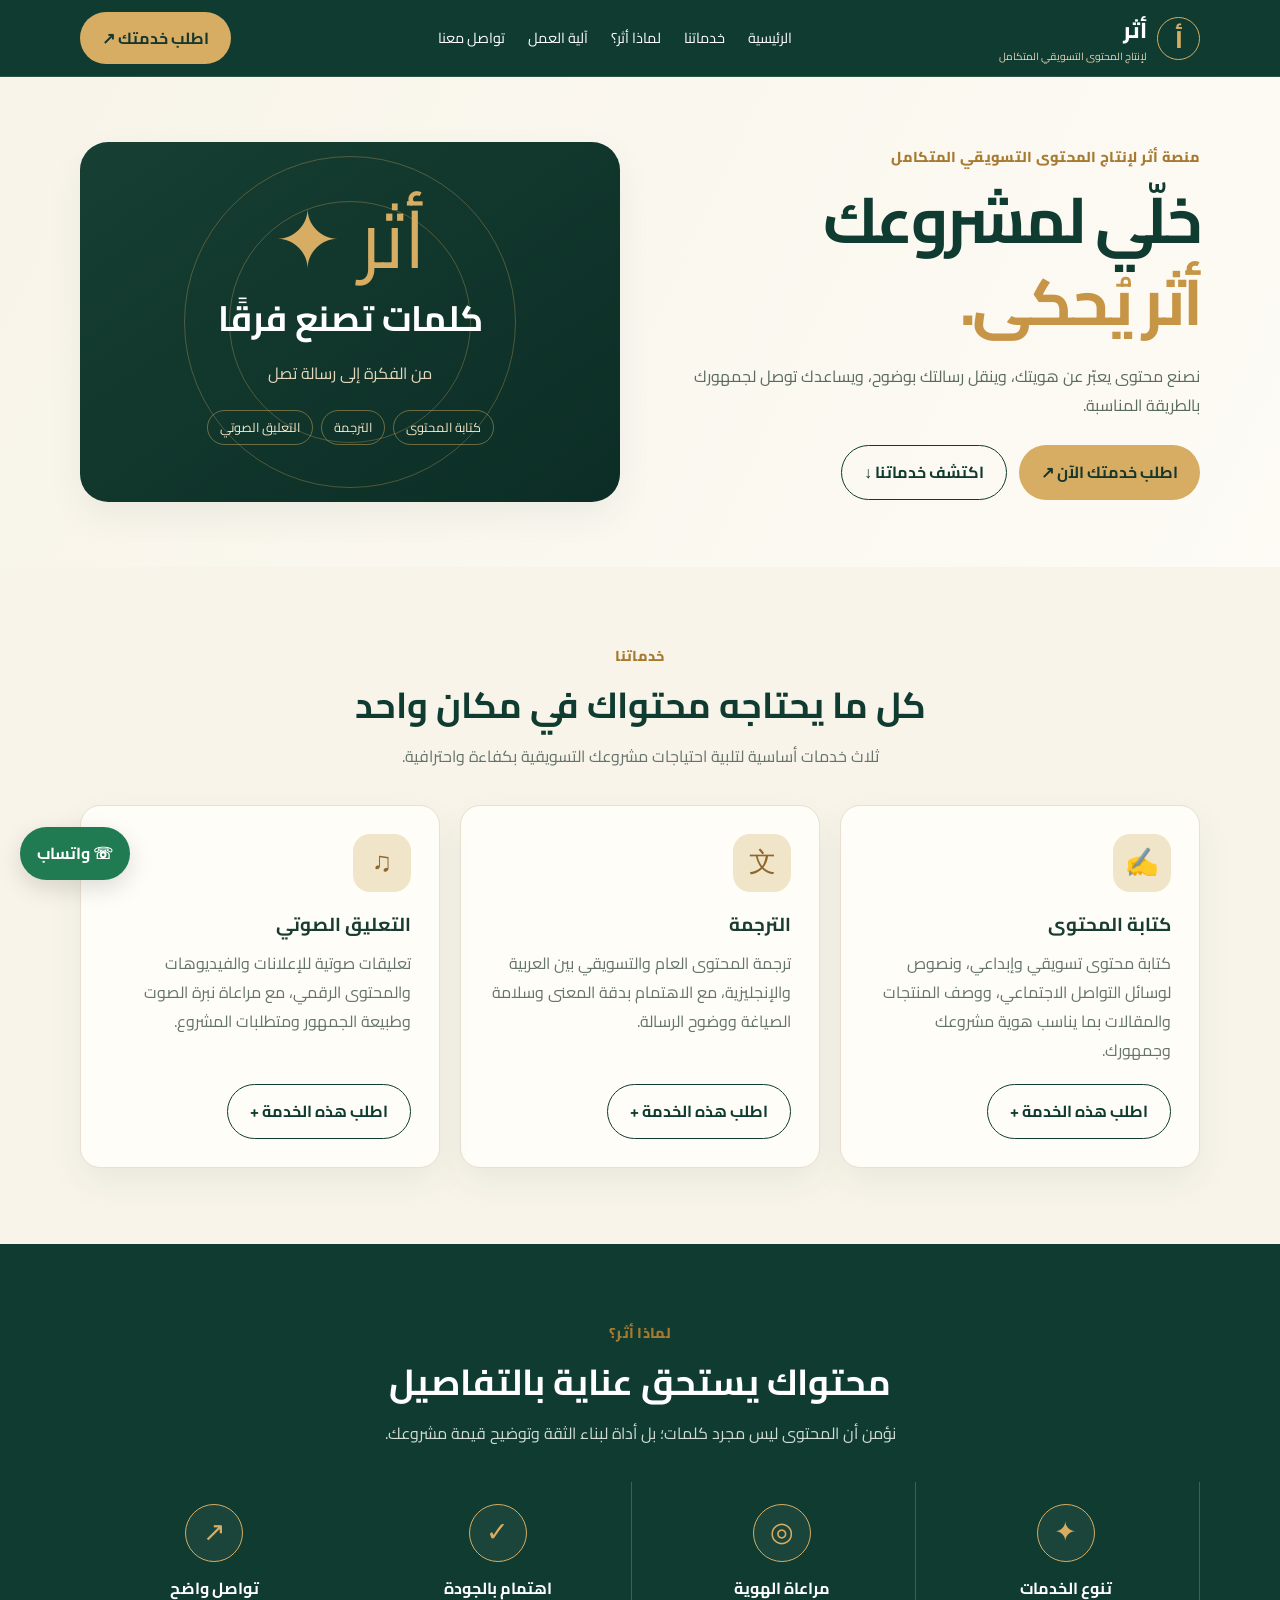
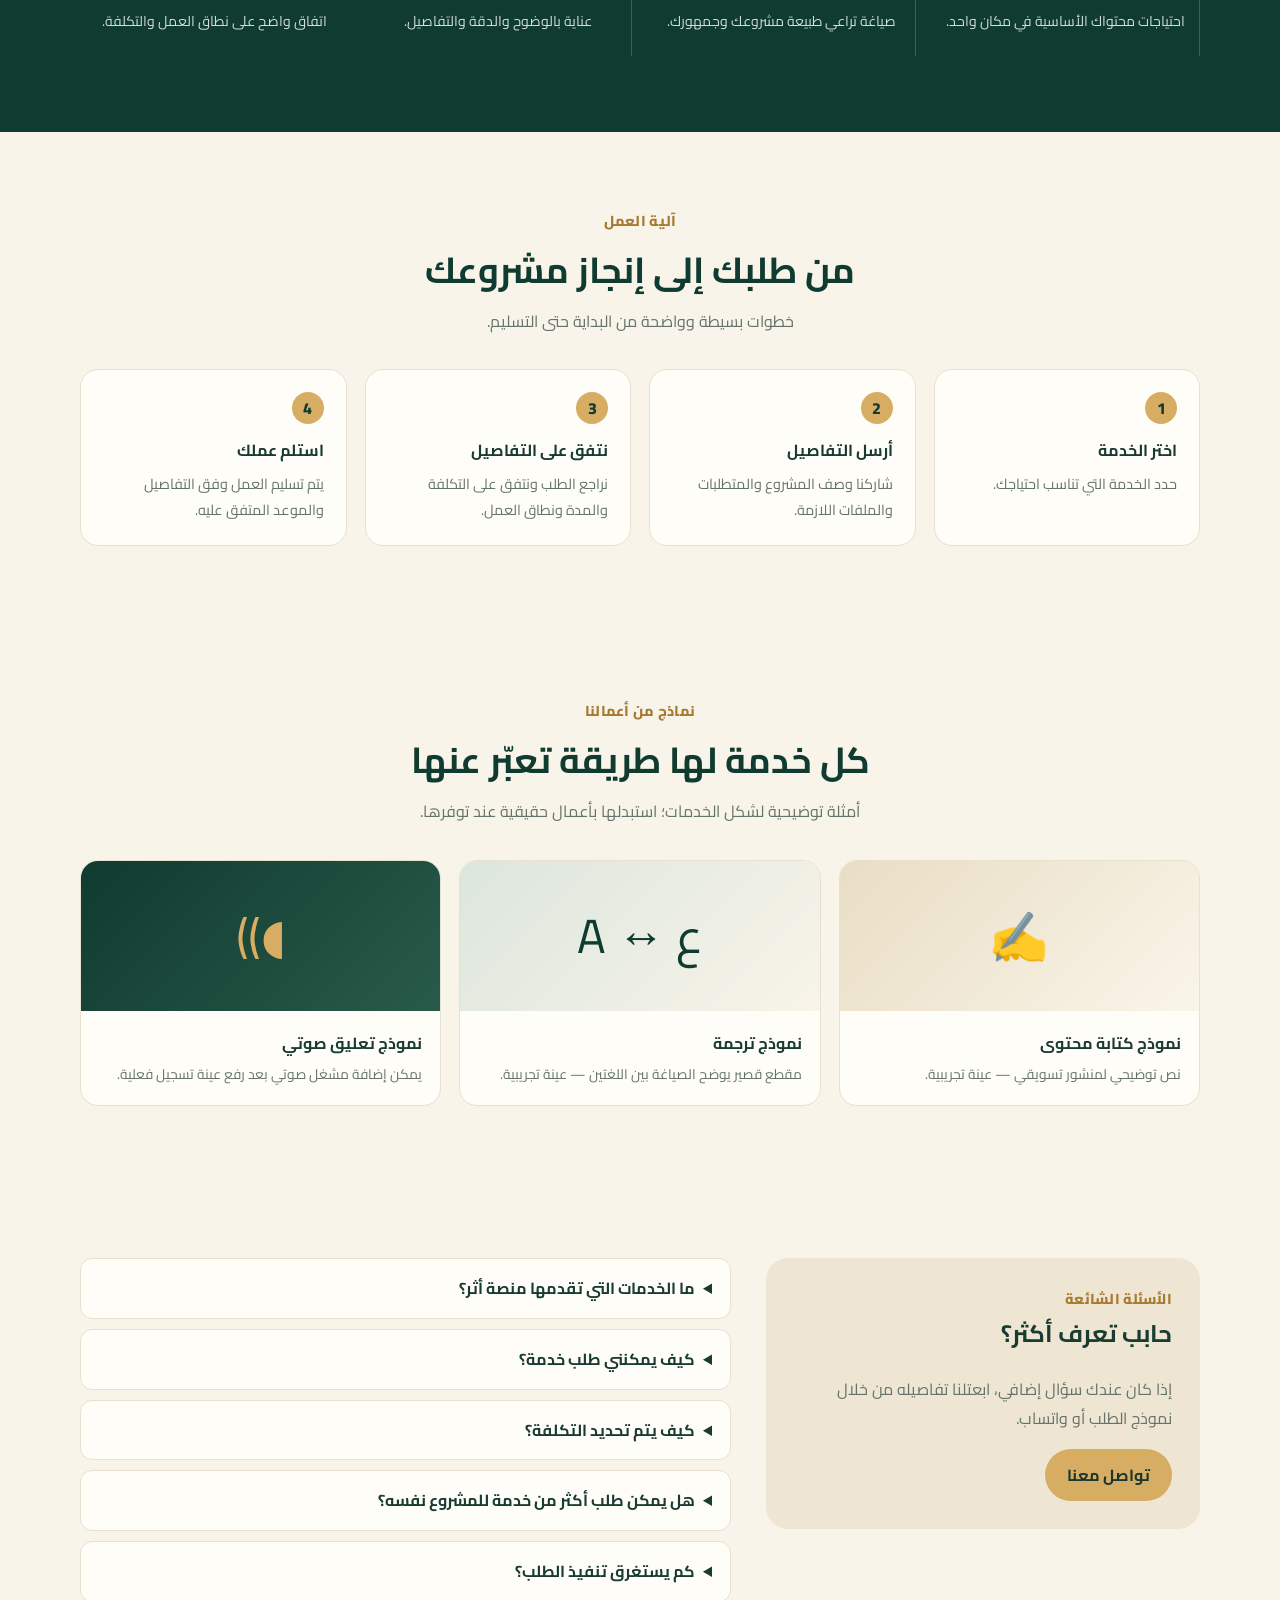
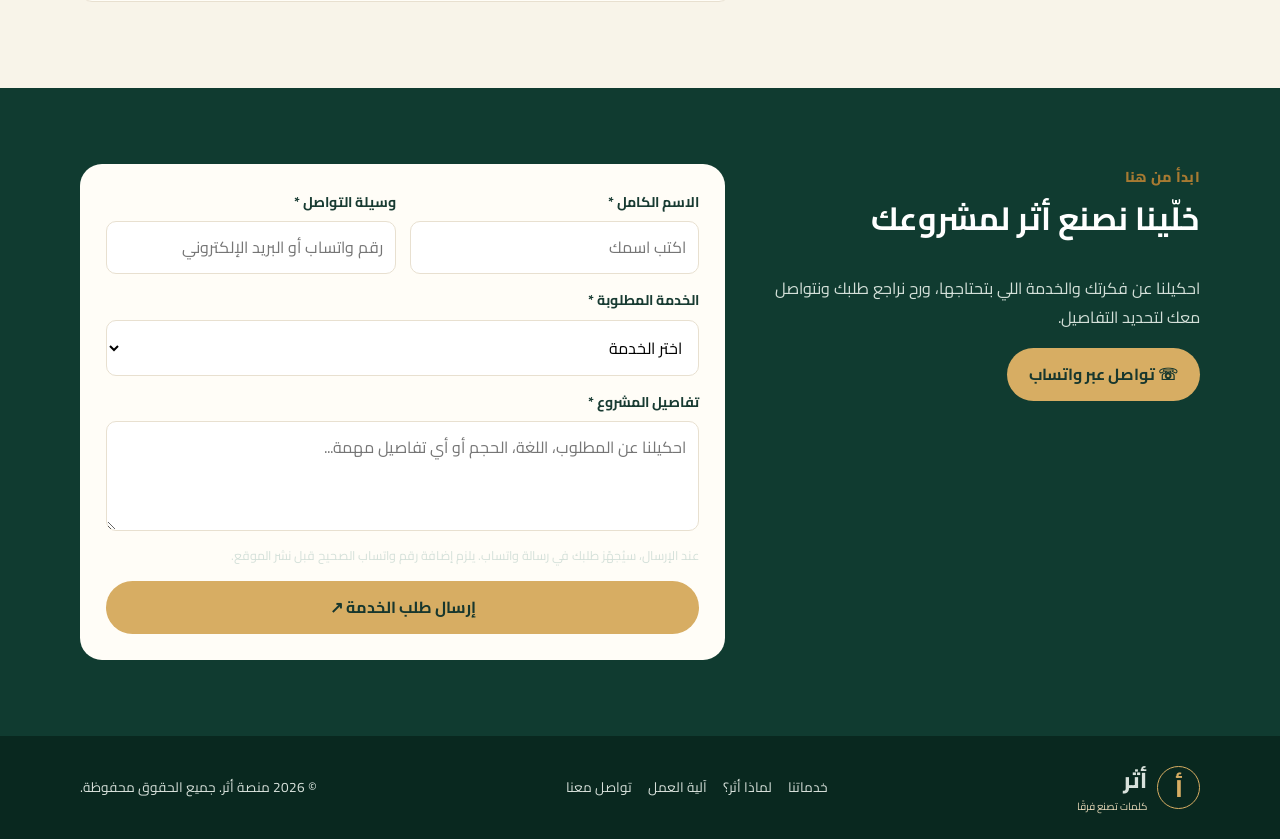
==== index.html @ a55a2d4c "Add files via upload" ====
<!doctype html>
<html lang="ar" dir="rtl">
<head>
<meta charset="utf-8">
<meta name="viewport" content="width=device-width, initial-scale=1">
<meta name="description" content="أثر لإنتاج المحتوى التسويقي المتكامل: كتابة المحتوى، والترجمة، والتعليق الصوتي.">
<meta name="theme-color" content="#103b30">
<title>أثر | لإنتاج المحتوى التسويقي المتكامل</title>
<link rel="preconnect" href="https://fonts.googleapis.com">
<link rel="preconnect" href="https://fonts.gstatic.com" crossorigin>
<link href="https://fonts.googleapis.com/css2?family=Cairo:wght@400;500;600;700;800&display=swap" rel="stylesheet">
<link rel="stylesheet" href="styles.css">
</head>
<body>
<header class="nav"><div class="container navin">
<a class="brand" href="#home" aria-label="أثر - الرئيسية"><span class="brandmark">أ</span><span>أثر<small>لإنتاج المحتوى التسويقي المتكامل</small></span></a>
<nav class="links" aria-label="التنقل الرئيسي"><a href="#home">الرئيسية</a><a href="#services">خدماتنا</a><a href="#why">لماذا أثر؟</a><a href="#process">آلية العمل</a><a href="#contact">تواصل معنا</a></nav>
<a class="btn btn-gold" href="#contact">اطلب خدمتك ↗</a>
</div></header>
<main>
<section class="hero" id="home"><div class="container hero-grid">
<div><div class="eyebrow">منصة أثر لإنتاج المحتوى التسويقي المتكامل</div><h1>خلّي لمشروعك<br><span>أثر يُحكى.</span></h1><p>نصنع محتوى يعبّر عن هويتك، وينقل رسالتك بوضوح، ويساعدك توصل لجمهورك بالطريقة المناسبة.</p><div class="actions"><a class="btn btn-gold" href="#contact">اطلب خدمتك الآن ↗</a><a class="btn btn-outline" href="#services">اكتشف خدماتنا ↓</a></div></div>
<div class="hero-art"><div class="art-inner"><div class="art-symbol">أثر ✦</div><h2>كلمات تصنع فرقًا</h2><p>من الفكرة إلى رسالة تصل</p><div class="art-tags"><span>كتابة المحتوى</span><span>الترجمة</span><span>التعليق الصوتي</span></div></div></div>
</div></section>
<section class="section" id="services"><div class="container"><div class="section-head"><div class="eyebrow">خدماتنا</div><h2>كل ما يحتاجه محتواك في مكان واحد</h2><p>ثلاث خدمات أساسية لتلبية احتياجات مشروعك التسويقية بكفاءة واحترافية.</p></div>
<div class="services">
<article class="service"><div class="icon">✍</div><h3>كتابة المحتوى</h3><p>كتابة محتوى تسويقي وإبداعي، ونصوص لوسائل التواصل الاجتماعي، ووصف المنتجات والمقالات بما يناسب هوية مشروعك وجمهورك.</p><a class="btn btn-outline" href="#contact" data-service="كتابة المحتوى">اطلب هذه الخدمة +</a></article>
<article class="service"><div class="icon">文</div><h3>الترجمة</h3><p>ترجمة المحتوى العام والتسويقي بين العربية والإنجليزية، مع الاهتمام بدقة المعنى وسلامة الصياغة ووضوح الرسالة.</p><a class="btn btn-outline" href="#contact" data-service="الترجمة">اطلب هذه الخدمة +</a></article>
<article class="service"><div class="icon">♫</div><h3>التعليق الصوتي</h3><p>تعليقات صوتية للإعلانات والفيديوهات والمحتوى الرقمي، مع مراعاة نبرة الصوت وطبيعة الجمهور ومتطلبات المشروع.</p><a class="btn btn-outline" href="#contact" data-service="التعليق الصوتي">اطلب هذه الخدمة +</a></article>
</div></div></section>
<section class="section why" id="why"><div class="container"><div class="section-head"><div class="eyebrow">لماذا أثر؟</div><h2>محتواك يستحق عناية بالتفاصيل</h2><p>نؤمن أن المحتوى ليس مجرد كلمات؛ بل أداة لبناء الثقة وتوضيح قيمة مشروعك.</p></div>
<div class="features"><div class="feature"><div class="icon">✦</div><h3>تنوع الخدمات</h3><p>احتياجات محتواك الأساسية في مكان واحد.</p></div><div class="feature"><div class="icon">◎</div><h3>مراعاة الهوية</h3><p>صياغة تراعي طبيعة مشروعك وجمهورك.</p></div><div class="feature"><div class="icon">✓</div><h3>اهتمام بالجودة</h3><p>عناية بالوضوح والدقة والتفاصيل.</p></div><div class="feature"><div class="icon">↗</div><h3>تواصل واضح</h3><p>اتفاق واضح على نطاق العمل والتكلفة.</p></div></div>
</div></section>
<section class="section" id="process"><div class="container"><div class="section-head"><div class="eyebrow">آلية العمل</div><h2>من طلبك إلى إنجاز مشروعك</h2><p>خطوات بسيطة وواضحة من البداية حتى التسليم.</p></div><div class="steps"><article class="step"><h3>اختر الخدمة</h3><p>حدد الخدمة التي تناسب احتياجك.</p></article><article class="step"><h3>أرسل التفاصيل</h3><p>شاركنا وصف المشروع والمتطلبات والملفات اللازمة.</p></article><article class="step"><h3>نتفق على التفاصيل</h3><p>نراجع الطلب ونتفق على التكلفة والمدة ونطاق العمل.</p></article><article class="step"><h3>استلم عملك</h3><p>يتم تسليم العمل وفق التفاصيل والموعد المتفق عليه.</p></article></div></div></section>
<section class="section" id="samples"><div class="container"><div class="section-head"><div class="eyebrow">نماذج من أعمالنا</div><h2>كل خدمة لها طريقة تعبّر عنها</h2><p>أمثلة توضيحية لشكل الخدمات؛ استبدلها بأعمال حقيقية عند توفرها.</p></div><div class="samples"><article class="sample"><div class="sample-top">✍</div><div class="sample-body"><h3>نموذج كتابة محتوى</h3><p>نص توضيحي لمنشور تسويقي — عينة تجريبية.</p></div></article><article class="sample"><div class="sample-top">ع ↔ A</div><div class="sample-body"><h3>نموذج ترجمة</h3><p>مقطع قصير يوضح الصياغة بين اللغتين — عينة تجريبية.</p></div></article><article class="sample"><div class="sample-top">◖))</div><div class="sample-body"><h3>نموذج تعليق صوتي</h3><p>يمكن إضافة مشغل صوتي بعد رفع عينة تسجيل فعلية.</p></div></article></div></div></section>
<section class="section" id="faq"><div class="container faq-grid"><div class="faq-intro"><div class="eyebrow">الأسئلة الشائعة</div><h2>حابب تعرف أكثر؟</h2><p>إذا كان عندك سؤال إضافي، ابعتلنا تفاصيله من خلال نموذج الطلب أو واتساب.</p><a class="btn btn-gold" href="#contact">تواصل معنا</a></div><div><details><summary>ما الخدمات التي تقدمها منصة أثر؟</summary><p>تقدم المنصة كتابة المحتوى، والترجمة، والتعليق الصوتي، وفق نطاق الخدمة المتاح لكل مشروع.</p></details><details><summary>كيف يمكنني طلب خدمة؟</summary><p>اختر الخدمة من القسم المخصص، ثم املأ نموذج الطلب أو تواصل عبر واتساب بعد إضافة رقم المنصة الصحيح.</p></details><details><summary>كيف يتم تحديد التكلفة؟</summary><p>تُحدد التكلفة بعد مراجعة تفاصيل الطلب وحجمه ومتطلباته، ثم يتم الاتفاق عليها قبل بدء التنفيذ.</p></details><details><summary>هل يمكن طلب أكثر من خدمة للمشروع نفسه؟</summary><p>نعم، يمكنك توضيح احتياجك لأكثر من خدمة في نموذج الطلب حتى تتم مراجعة المتطلبات معًا.</p></details><details><summary>كم يستغرق تنفيذ الطلب؟</summary><p>تختلف المدة بحسب نوع الخدمة وحجم العمل، ويتم تأكيد الموعد بعد مراجعة التفاصيل.</p></details></div></div></section>
<section class="section contact" id="contact"><div class="container contact-grid"><div><div class="eyebrow">ابدأ من هنا</div><h2>خلّينا نصنع أثر لمشروعك</h2><p>احكيلنا عن فكرتك والخدمة اللي بتحتاجها، ورح نراجع طلبك ونتواصل معك لتحديد التفاصيل.</p><a class="btn btn-gold" href="#" id="whatsapp-main">☏ تواصل عبر واتساب</a><div class="notice" id="wa-notice">قبل نشر الموقع، أضف رقم واتساب الرسمي في ملف index.html بدل القيمة التجريبية الموجودة في الإعدادات.</div></div>
<form class="form" id="request-form">
<div class="field"><label for="name">الاسم الكامل *</label><input id="name" name="name" required placeholder="اكتب اسمك"></div>
<div class="field"><label for="contactway">وسيلة التواصل *</label><input id="contactway" name="contactway" required placeholder="رقم واتساب أو البريد الإلكتروني"></div>
<div class="field full"><label for="service">الخدمة المطلوبة *</label><select id="service" name="service" required><option value="">اختر الخدمة</option><option>كتابة المحتوى</option><option>الترجمة</option><option>التعليق الصوتي</option><option>أكثر من خدمة</option></select></div>
<div class="field full"><label for="details">تفاصيل المشروع *</label><textarea id="details" name="details" required placeholder="احكيلنا عن المطلوب، اللغة، الحجم أو أي تفاصيل مهمة..."></textarea></div>
<p class="form-note">عند الإرسال، سيُجهّز طلبك في رسالة واتساب. يلزم إضافة رقم واتساب الصحيح قبل نشر الموقع.</p>
<button class="btn btn-gold" type="submit">إرسال طلب الخدمة ↗</button><div class="notice" id="form-notice"></div>
</form></div></section>
</main>
<footer class="footer"><div class="container footer-in"><a class="brand" href="#home"><span class="brandmark">أ</span><span>أثر<small>كلمات تصنع فرقًا</small></span></a><div class="footer-links"><a href="#services">خدماتنا</a><a href="#why">لماذا أثر؟</a><a href="#process">آلية العمل</a><a href="#contact">تواصل معنا</a></div><span>© <span id="year"></span> منصة أثر. جميع الحقوق محفوظة.</span></div></footer>
<a class="wa-float" href="#" id="whatsapp-float" aria-label="تواصل عبر واتساب">☏ واتساب</a>
<script>
/* IMPORTANT: Replace this placeholder with the official number in international format, digits only.
   Example format for Palestine: 9705XXXXXXXX */
const WHATSAPP_NUMBER = "970XXXXXXXXX";
const validNumber = () => /^\d{10,15}$/.test(WHATSAPP_NUMBER) && !WHATSAPP_NUMBER.includes("X");
function openWhatsApp(message){
  if(!validNumber()){
    document.getElementById("wa-notice").style.display="block";
    document.getElementById("wa-notice").scrollIntoView({behavior:"smooth",block:"center"});
    return;
  }
  window.open("https://wa.me/"+WHATSAPP_NUMBER+"?text="+encodeURIComponent(message),"_blank","noopener,noreferrer");
}
["whatsapp-main","whatsapp-float"].forEach(id=>document.getElementById(id).addEventListener("click",e=>{
 e.preventDefault();openWhatsApp("مرحبًا، أرغب بالاستفسار عن خدمات منصة أثر لإنتاج المحتوى التسويقي المتكامل.");
}));
document.querySelectorAll("[data-service]").forEach(link=>link.addEventListener("click",()=>{
 document.getElementById("service").value=link.dataset.service;
}));
document.getElementById("request-form").addEventListener("submit",e=>{
 e.preventDefault();
 const data=new FormData(e.currentTarget);
 const message=[
 "مرحبًا، أود طلب خدمة من منصة أثر.",
 "الاسم: "+data.get("name"),
 "وسيلة التواصل: "+data.get("contactway"),
 "الخدمة المطلوبة: "+data.get("service"),
 "تفاصيل المشروع: "+data.get("details")
 ].join("\n");
 if(!validNumber()){
   const n=document.getElementById("form-notice");
   n.textContent="النموذج جاهز، لكن يلزم إضافة رقم واتساب الرسمي في إعدادات الموقع حتى يتم إرسال الطلب.";
   n.style.display="block";n.scrollIntoView({behavior:"smooth",block:"center"});return;
 }
 openWhatsApp(message);
});
document.getElementById("year").textContent=new Date().getFullYear();
</script>
</body>
</html>
---- styles.css ----
:root{--green:#103b30;--green2:#194d40;--cream:#f8f4e9;--paper:#fffdf7;--gold:#d7ad63;--ink:#183b32;--muted:#64736b;--line:#e8e0d0;--shadow:0 14px 36px #173b3010}
*{box-sizing:border-box}html{scroll-behavior:smooth}body{margin:0;font-family:"Cairo",sans-serif;background:var(--cream);color:var(--ink);line-height:1.8}a{color:inherit;text-decoration:none}button,input,textarea,select{font:inherit}.container{width:min(1120px,92%);margin:auto}.nav{background:var(--green);color:white;position:sticky;top:0;z-index:10;border-bottom:1px solid #ffffff20}.navin{min-height:76px;display:flex;align-items:center;justify-content:space-between;gap:22px}.brand{display:flex;align-items:center;gap:10px;font-weight:800;font-size:1.35rem}.brandmark{display:grid;place-items:center;width:43px;height:43px;border:1px solid var(--gold);border-radius:50%;color:var(--gold);font-size:1.5rem}.brand small{display:block;font-size:.64rem;font-weight:400;color:#e7d9b9;line-height:1.4}.links{display:flex;gap:23px;font-size:.9rem}.links a:hover{color:var(--gold)}.btn{display:inline-flex;align-items:center;justify-content:center;gap:8px;border:0;border-radius:999px;padding:12px 22px;font-weight:700;cursor:pointer;transition:.2s}.btn:hover{transform:translateY(-2px)}.btn-gold{background:var(--gold);color:#17372e}.btn-outline{border:1px solid var(--green);color:var(--green);background:transparent}.hero{background:linear-gradient(115deg,#f8f4e9,#fdfbf5);overflow:hidden}.hero-grid{display:grid;grid-template-columns:1fr 1fr;gap:40px;align-items:center;padding:65px 0}.eyebrow{color:#a77a32;font-weight:800;font-size:.9rem;letter-spacing:.02em}.hero h1{font-size:clamp(2.4rem,5vw,4.2rem);line-height:1.28;margin:10px 0 18px;color:var(--green);letter-spacing:-.04em}.hero h1 span{color:#c69545}.hero p{color:#596a61;max-width:520px}.actions{display:flex;flex-wrap:wrap;gap:12px;margin-top:25px}.hero-art{min-height:360px;border-radius:28px;background:linear-gradient(145deg,#173f33,#0b2d25);position:relative;overflow:hidden;display:flex;align-items:center;justify-content:center;padding:35px;color:white;box-shadow:var(--shadow)}.hero-art:before,.hero-art:after{content:"";position:absolute;border:1px solid #d7ad6350;border-radius:50%;width:330px;height:330px}.hero-art:after{width:240px;height:240px}.art-inner{position:relative;z-index:1;text-align:center}.art-symbol{font-size:5rem;color:var(--gold);line-height:1}.art-inner h2{font-size:2.2rem;margin:8px 0;color:#fff}.art-inner p{color:#e4d8bd;margin:0}.art-tags{display:flex;justify-content:center;gap:8px;flex-wrap:wrap;margin-top:22px}.art-tags span{border:1px solid #d7ad6377;border-radius:999px;padding:5px 12px;font-size:.8rem;color:#f5e7c8}.section{padding:76px 0}.section-head{text-align:center;max-width:680px;margin:0 auto 34px}.section-head h2{font-size:clamp(1.6rem,3vw,2.25rem);margin:4px 0;color:var(--green)}.section-head p{color:var(--muted);margin:0}.services{display:grid;grid-template-columns:repeat(3,1fr);gap:20px}.service{background:var(--paper);border:1px solid var(--line);border-radius:20px;padding:28px;box-shadow:var(--shadow);display:flex;flex-direction:column;align-items:flex-start}.icon{width:58px;height:58px;border-radius:17px;background:#f1e5c9;color:#8d672d;display:grid;place-items:center;font-size:1.7rem;margin-bottom:16px}.service h3{margin:0 0 8px}.service p{color:var(--muted);margin:0 0 20px}.service .btn{margin-top:auto}.why{background:var(--green);color:white}.why .section-head h2{color:white}.why .section-head p{color:#d0ddd6}.features{display:grid;grid-template-columns:repeat(4,1fr);gap:16px}.feature{text-align:center;padding:22px 14px;border-inline-start:1px solid #ffffff30}.feature:last-child{border:0}.feature .icon{margin:0 auto 12px;background:#ffffff0c;border:1px solid var(--gold);color:var(--gold);border-radius:50%}.feature h3{font-size:1rem;margin:6px 0}.feature p{font-size:.88rem;color:#d1ded7;margin:0}.steps{display:grid;grid-template-columns:repeat(4,1fr);gap:18px;counter-reset:step}.step{background:var(--paper);border:1px solid var(--line);padding:22px;border-radius:18px;position:relative}.step:before{counter-increment:step;content:counter(step);display:grid;place-items:center;background:var(--gold);color:var(--green);width:32px;height:32px;border-radius:50%;font-weight:800;margin-bottom:12px}.step h3{font-size:1rem;margin:0 0 6px}.step p{font-size:.9rem;color:var(--muted);margin:0}.samples{display:grid;grid-template-columns:repeat(3,1fr);gap:18px}.sample{border-radius:18px;background:var(--paper);border:1px solid var(--line);overflow:hidden}.sample-top{height:150px;display:grid;place-items:center;background:linear-gradient(135deg,#e9ddc4,#f9f5e9);font-size:3rem;color:var(--green)}.sample:nth-child(2) .sample-top{background:linear-gradient(135deg,#dce6dd,#f8f4e9)}.sample:nth-child(3) .sample-top{background:linear-gradient(135deg,#103b30,#285a49);color:var(--gold)}.sample-body{padding:18px}.sample-body h3{font-size:1rem;margin:0 0 5px}.sample-body p{font-size:.86rem;color:var(--muted);margin:0}.faq-grid{display:grid;grid-template-columns:.8fr 1.2fr;gap:35px;align-items:start}.faq-intro{background:#eee5d3;border-radius:22px;padding:28px}.faq-intro h2{margin-top:0}.faq-intro p{color:var(--muted)}details{background:var(--paper);border:1px solid var(--line);border-radius:12px;padding:15px 18px;margin-bottom:10px}summary{font-weight:700;cursor:pointer}details p{color:var(--muted);margin-bottom:0}.contact{background:var(--green);color:white}.contact-grid{display:grid;grid-template-columns:.8fr 1.2fr;gap:45px;align-items:start}.contact h2{font-size:2rem;margin-top:0}.contact p{color:#d4e0d9}.form{background:var(--paper);color:var(--ink);border-radius:22px;padding:26px;display:grid;grid-template-columns:1fr 1fr;gap:14px}.field{display:flex;flex-direction:column;gap:6px}.field.full{grid-column:1/-1}.field label{font-size:.88rem;font-weight:700}.field input,.field select,.field textarea{width:100%;border:1px solid var(--line);background:white;border-radius:10px;padding:11px 12px;outline-color:var(--gold)}.field textarea{min-height:110px;resize:vertical}.form-note{font-size:.78rem;color:var(--muted);grid-column:1/-1;margin:0}.contact .btn{grid-column:1/-1}.footer{background:#09281f;color:#d8e1db;padding:25px 0}.footer-in{display:flex;justify-content:space-between;align-items:center;gap:20px;flex-wrap:wrap;font-size:.85rem}.footer-links{display:flex;gap:16px;flex-wrap:wrap}.wa-float{position:fixed;bottom:20px;left:20px;z-index:9;background:#217b52;color:white;border-radius:999px;padding:12px 17px;box-shadow:0 8px 24px #0002;font-weight:700}.notice{display:none;background:#fff2ce;border:1px solid #e5c16f;border-radius:10px;padding:12px;margin-top:10px;color:#62491b;font-size:.88rem}
@media(max-width:800px){.links{display:none}.hero-grid{grid-template-columns:1fr;padding:40px 0;gap:25px}.hero-art{min-height:270px}.services,.samples{grid-template-columns:1fr}.features{grid-template-columns:repeat(2,1fr)}.feature:nth-child(2){border:0}.steps{grid-template-columns:repeat(2,1fr)}.faq-grid,.contact-grid{grid-template-columns:1fr}.section{padding:55px 0}.form{grid-template-columns:1fr}.field.full,.form-note,.contact .btn{grid-column:auto}}@media(max-width:440px){.steps{grid-template-columns:1fr}.hero h1{font-size:2.5rem}.brand{font-size:1.15rem}.navin{min-height:68px}.navin>.btn{padding:9px 13px;font-size:.82rem}}
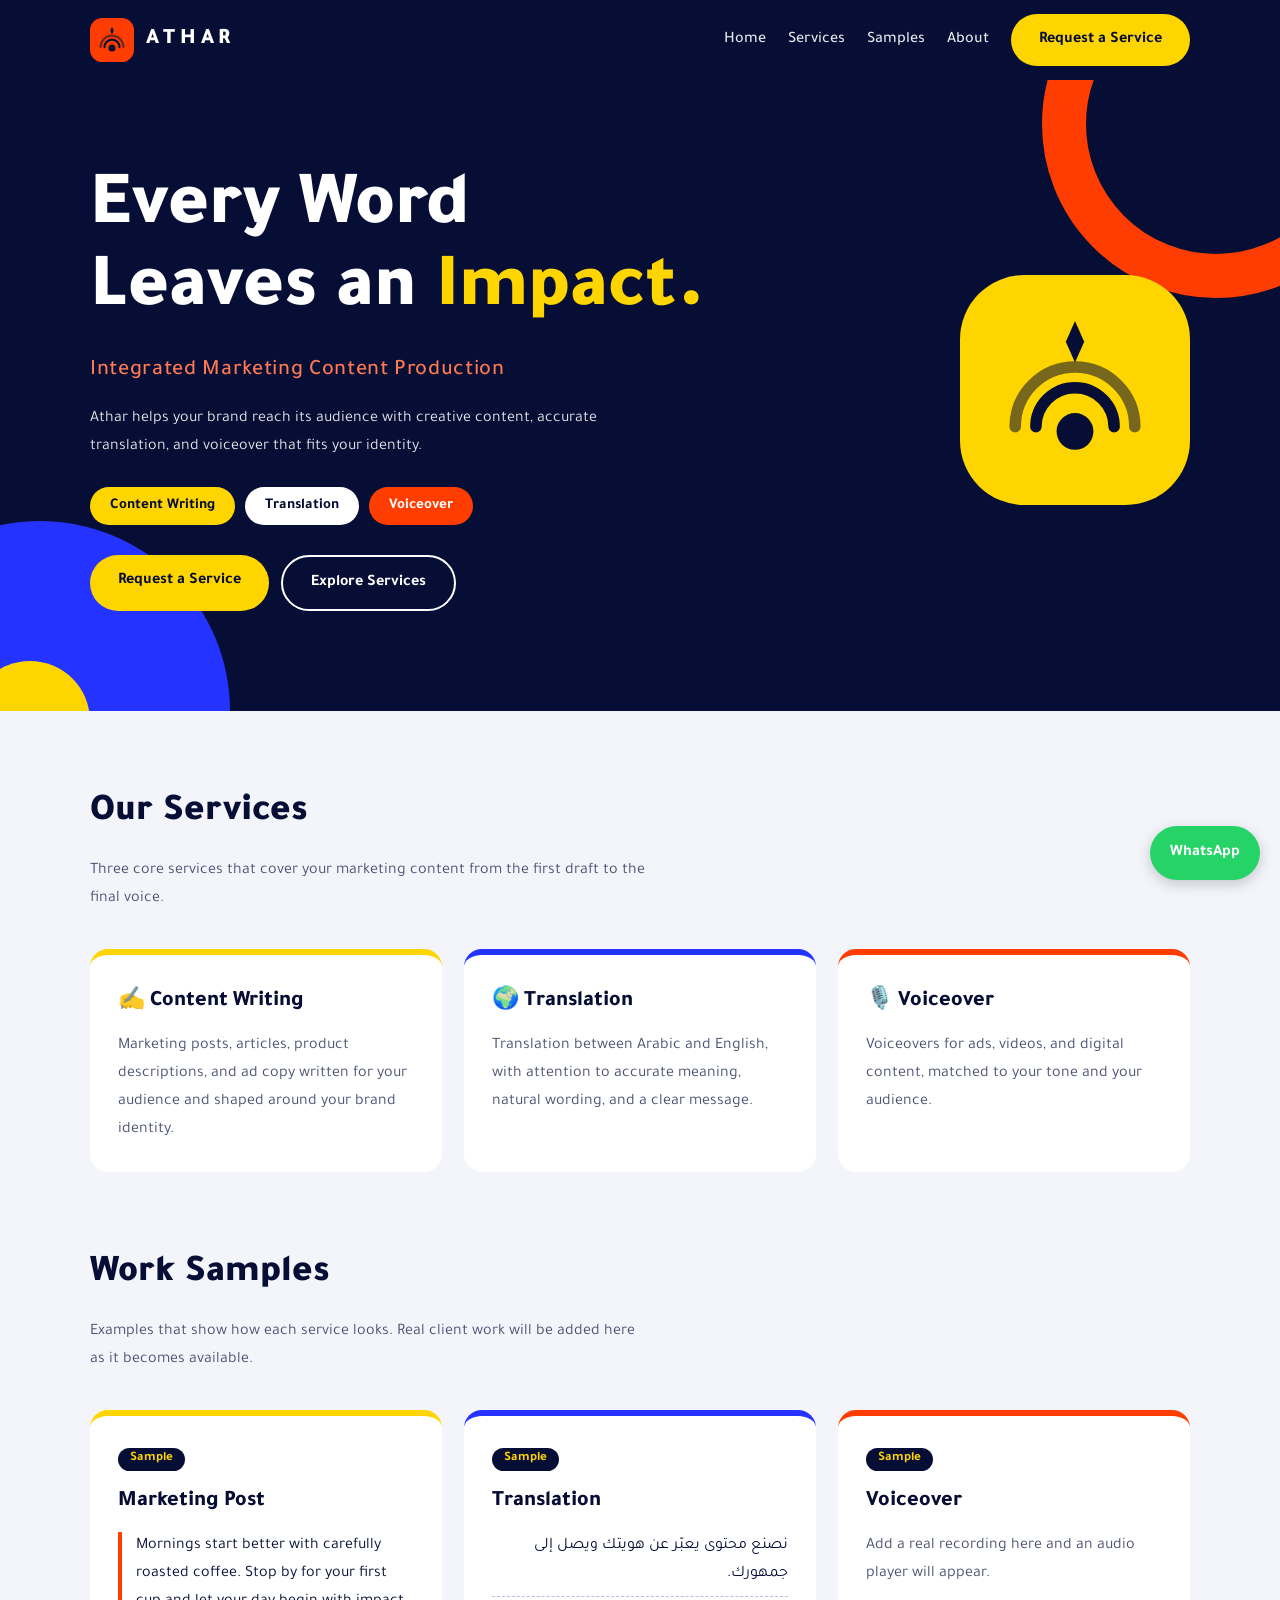
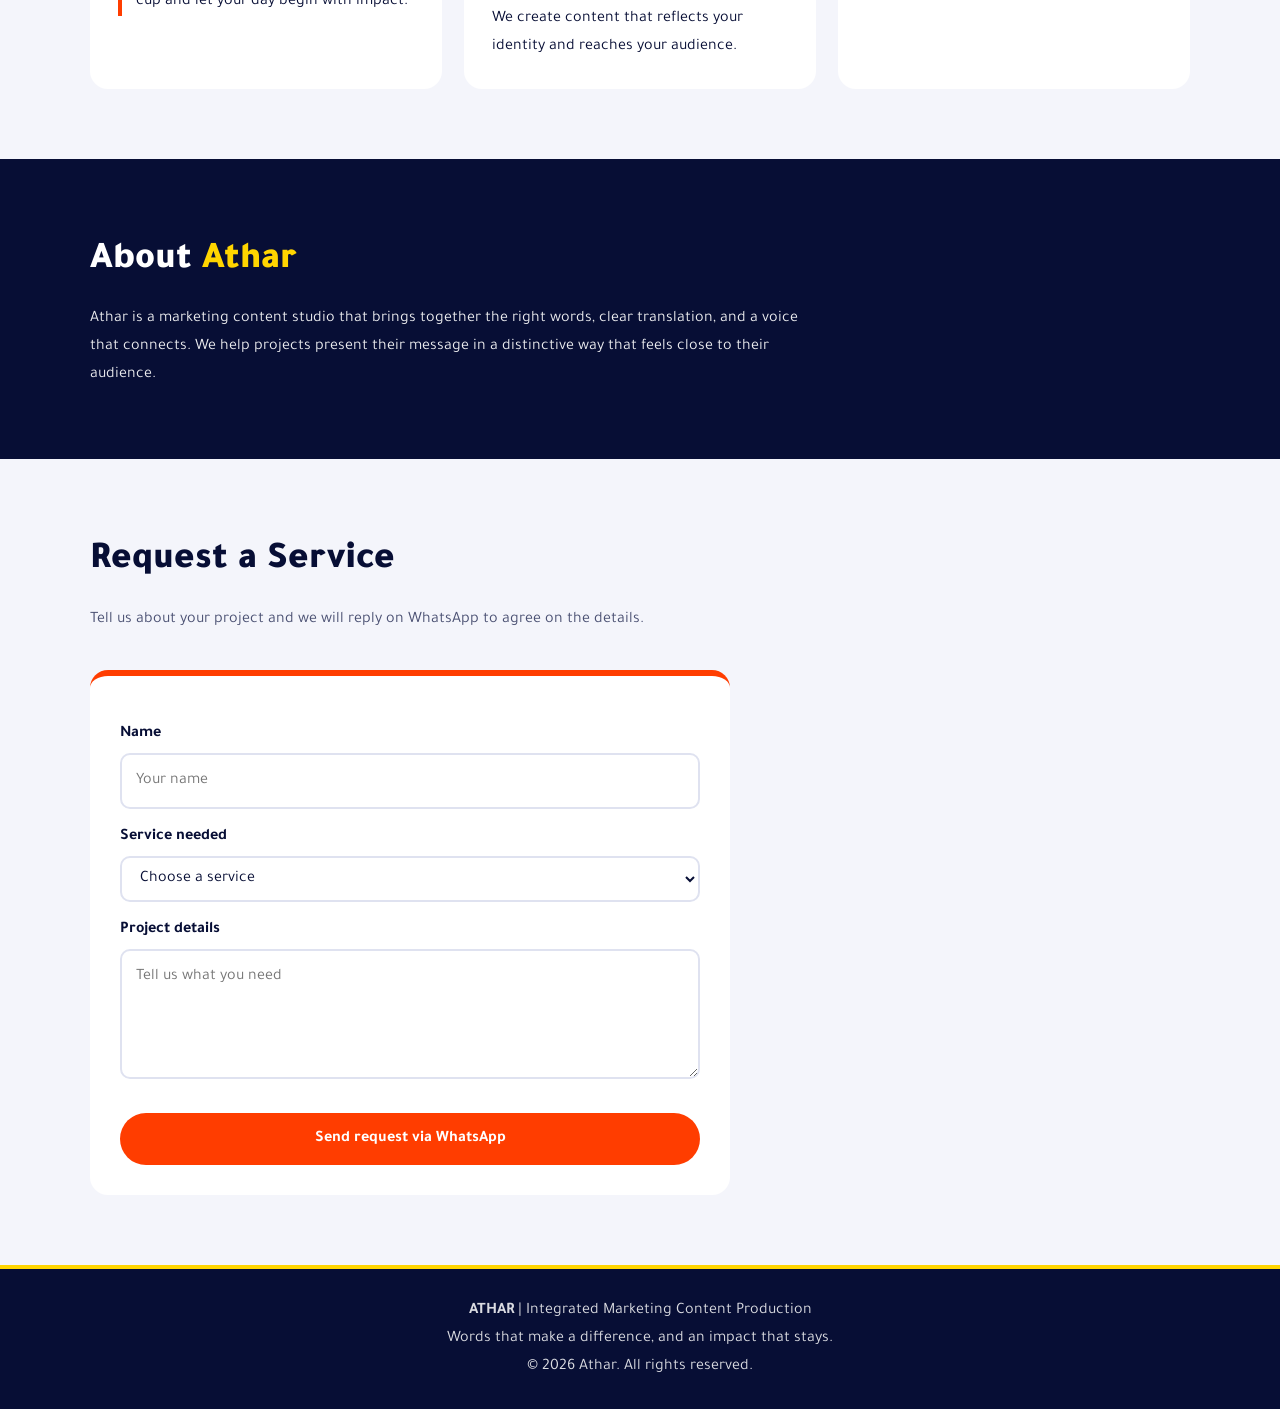
==== commit 8d983820: "Add files via upload" ====
--- a/index.html
+++ b/index.html
@@ -1,88 +1,510 @@
-<!doctype html>
-<html lang="ar" dir="rtl">
+<!DOCTYPE html>
+<html lang="en" dir="ltr">
 <head>
-<meta charset="utf-8">
-<meta name="viewport" content="width=device-width, initial-scale=1">
-<meta name="description" content="أثر لإنتاج المحتوى التسويقي المتكامل: كتابة المحتوى، والترجمة، والتعليق الصوتي.">
-<meta name="theme-color" content="#103b30">
-<title>أثر | لإنتاج المحتوى التسويقي المتكامل</title>
-<link rel="preconnect" href="https://fonts.googleapis.com">
-<link rel="preconnect" href="https://fonts.gstatic.com" crossorigin>
-<link href="https://fonts.googleapis.com/css2?family=Cairo:wght@400;500;600;700;800&display=swap" rel="stylesheet">
-<link rel="stylesheet" href="styles.css">
+  <meta charset="UTF-8">
+  <meta name="viewport" content="width=device-width, initial-scale=1.0">
+  <meta name="description" content="Athar: integrated marketing content production. Content writing, translation, and voiceover.">
+  <meta name="theme-color" content="#070e35">
+  <title>Athar | Integrated Marketing Content Production</title>
+
+  <!-- Font: to change it, pick one from fonts.google.com, replace this link and the font-family in body -->
+  <link rel="preconnect" href="https://fonts.googleapis.com">
+  <link rel="preconnect" href="https://fonts.gstatic.com" crossorigin>
+  <link href="https://fonts.googleapis.com/css2?family=Tajawal:wght@400;500;700;800;900&display=swap" rel="stylesheet">
+
+  <style>
+    * { box-sizing: border-box; margin: 0; padding: 0; }
+
+    /* Colors: change the codes here and the whole site updates */
+    :root {
+      --navy: #070e35;     /* main dark color (cover background) */
+      --yellow: #ffd500;   /* logo yellow */
+      --orange: #ff3d00;   /* logo orange-red */
+      --blue: #2433ff;     /* cover blue accent */
+      --white: #ffffff;
+      --paper: #f4f5fb;    /* light section background */
+      --ink-soft: #4a5072; /* secondary text on light backgrounds */
+    }
+
+    body {
+      font-family: 'Tajawal', Arial, sans-serif;
+      background: var(--paper);
+      color: var(--navy);
+      line-height: 1.75;
+    }
+
+    a { text-decoration: none; color: inherit; }
+
+    .container { width: 90%; max-width: 1100px; margin: auto; }
+
+    /* ---------- Header ---------- */
+    header {
+      background: var(--navy);
+      color: var(--white);
+      padding: 14px 0;
+      position: sticky;
+      top: 0;
+      z-index: 20;
+    }
+
+    .nav {
+      display: flex;
+      justify-content: space-between;
+      align-items: center;
+      gap: 18px;
+      flex-wrap: wrap;
+    }
+
+    .brand { display: flex; align-items: center; gap: 12px; }
+    .brand svg { width: 44px; height: 44px; }
+    .brand span {
+      font-weight: 900;
+      font-size: 22px;
+      letter-spacing: .22em;
+    }
+
+    nav { display: flex; align-items: center; gap: 22px; flex-wrap: wrap; }
+    nav a { font-weight: 500; opacity: .9; }
+    nav a:hover { color: var(--yellow); opacity: 1; }
+
+    /* ---------- Buttons ---------- */
+    .btn {
+      display: inline-block;
+      border: none;
+      cursor: pointer;
+      font: inherit;
+      font-weight: 700;
+      padding: 12px 28px;
+      border-radius: 999px;
+      transition: transform .15s;
+    }
+    .btn:hover { transform: translateY(-2px); }
+    .btn-yellow, nav a.btn-yellow:hover { background: var(--yellow); color: var(--navy); opacity: 1; }
+    .btn-orange { background: var(--orange); color: var(--white); }
+    .btn-outline { border: 2px solid var(--white); color: var(--white); background: transparent; }
+
+    /* ---------- Hero ---------- */
+    .hero {
+      background: var(--navy);
+      color: var(--white);
+      position: relative;
+      overflow: hidden;
+      padding: 90px 0 100px;
+    }
+
+    .hero::before {            /* orange ring, top right */
+      content: "";
+      position: absolute;
+      top: -130px;
+      right: -110px;
+      width: 260px;
+      height: 260px;
+      border-radius: 50%;
+      border: 44px solid var(--orange);
+    }
+
+    .hero::after {             /* blue circle, bottom left */
+      content: "";
+      position: absolute;
+      bottom: -190px;
+      left: -150px;
+      width: 380px;
+      height: 380px;
+      border-radius: 50%;
+      background: var(--blue);
+    }
+
+    .hero .dot {               /* yellow circle on top of the blue one */
+      position: absolute;
+      bottom: -70px;
+      left: -30px;
+      width: 120px;
+      height: 120px;
+      border-radius: 50%;
+      background: var(--yellow);
+      z-index: 1;
+    }
+
+    .hero-inner {
+      position: relative;
+      z-index: 2;
+      display: grid;
+      grid-template-columns: 1fr auto;
+      align-items: center;
+      gap: 50px;
+    }
+
+    .hero h1 {
+      font-size: clamp(40px, 7vw, 76px);
+      font-weight: 900;
+      line-height: 1.08;
+      margin-bottom: 18px;
+    }
+    .hero h1 em { font-style: normal; color: var(--yellow); }
+
+    .hero .tagline {
+      color: #ff7a52;
+      font-size: clamp(17px, 2.4vw, 22px);
+      font-weight: 500;
+      letter-spacing: .03em;
+      margin-bottom: 14px;
+    }
+
+    .hero p.lead { max-width: 560px; margin-bottom: 26px; opacity: .9; }
+
+    .pills { display: flex; gap: 10px; flex-wrap: wrap; margin-bottom: 30px; }
+    .pill {
+      font-weight: 700;
+      padding: 6px 20px;
+      border-radius: 999px;
+      font-size: 15px;
+    }
+    .pill.y { background: var(--yellow); color: var(--navy); }
+    .pill.w { background: var(--white); color: var(--navy); }
+    .pill.o { background: var(--orange); color: var(--white); }
+
+    .hero-actions { display: flex; gap: 12px; flex-wrap: wrap; }
+
+    .hero-logo { width: clamp(150px, 20vw, 230px); --tile: var(--yellow); }
+    .hero-logo svg { width: 100%; height: auto; display: block; }
+
+    /* ---------- Sections ---------- */
+    section { padding: 70px 0; }
+
+    .section-title {
+      font-size: clamp(28px, 4vw, 38px);
+      font-weight: 900;
+      margin-bottom: 10px;
+    }
+    .section-sub { color: var(--ink-soft); max-width: 560px; margin-bottom: 36px; }
+
+    .grid {
+      display: grid;
+      grid-template-columns: repeat(auto-fit, minmax(250px, 1fr));
+      gap: 22px;
+    }
+
+    .card {
+      background: var(--white);
+      padding: 28px;
+      border-radius: 18px;
+      border-top: 6px solid var(--yellow);
+    }
+    .card.c-blue { border-top-color: var(--blue); }
+    .card.c-orange { border-top-color: var(--orange); }
+
+    .card h3 { font-size: 22px; font-weight: 800; margin-bottom: 10px; }
+    .card p { color: var(--ink-soft); }
+
+    /* Samples */
+    .tag {
+      display: inline-block;
+      font-size: 13px;
+      font-weight: 700;
+      background: var(--navy);
+      color: var(--yellow);
+      padding: 0 12px;
+      border-radius: 999px;
+      margin-bottom: 12px;
+    }
+
+    .card p.sample-text {
+      border-left: 4px solid var(--orange);
+      padding-left: 14px;
+      color: var(--navy);
+    }
+
+    .pair p.ar {
+      direction: rtl;
+      text-align: right;
+      margin-bottom: 8px;
+      color: var(--navy);
+    }
+    .pair p.en {
+      border-top: 1px dashed #b9bdd6;
+      padding-top: 8px;
+      color: var(--navy);
+    }
+
+    .card audio { width: 100%; margin-top: 10px; }
+
+    /* About */
+    .about { background: var(--navy); color: var(--white); }
+    .about .section-title span { color: var(--yellow); }
+    .about p { max-width: 720px; opacity: .92; }
+
+    /* Contact */
+    .contact-form {
+      max-width: 640px;
+      background: var(--white);
+      padding: 30px;
+      border-radius: 18px;
+      border-top: 6px solid var(--orange);
+    }
+
+    label { display: block; margin: 14px 0 5px; font-weight: 700; }
+
+    input, select, textarea {
+      width: 100%;
+      padding: 12px 14px;
+      border: 2px solid #dfe2f0;
+      border-radius: 10px;
+      font: inherit;
+      background: var(--white);
+      color: var(--navy);
+    }
+    textarea { min-height: 130px; resize: vertical; }
+
+    .contact-form button { margin-top: 22px; width: 100%; }
+
+    /* Footer + WhatsApp */
+    footer {
+      background: var(--navy);
+      color: var(--white);
+      text-align: center;
+      padding: 28px 10px;
+      border-top: 4px solid var(--yellow);
+    }
+    footer p { opacity: .85; }
+
+    .whatsapp {
+      position: fixed;
+      bottom: 20px;
+      right: 20px;
+      background: #25d366;
+      color: var(--white);
+      padding: 13px 20px;
+      border-radius: 999px;
+      font-weight: 700;
+      box-shadow: 0 4px 14px #0003;
+      z-index: 30;
+    }
+
+    a:focus-visible, button:focus-visible, input:focus-visible,
+    select:focus-visible, textarea:focus-visible {
+      outline: 3px solid var(--yellow);
+      outline-offset: 2px;
+    }
+
+    @media (max-width: 760px) {
+      .hero { padding: 60px 0 90px; }
+      .hero-inner { grid-template-columns: 1fr; }
+      .hero-logo { order: -1; width: 90px; }
+      .hero::before { width: 170px; height: 170px; border-width: 30px; top: -90px; right: -70px; }
+      .nav { justify-content: center; }
+      nav { justify-content: center; gap: 14px; }
+    }
+  </style>
 </head>
+
 <body>
-<header class="nav"><div class="container navin">
-<a class="brand" href="#home" aria-label="أثر - الرئيسية"><span class="brandmark">أ</span><span>أثر<small>لإنتاج المحتوى التسويقي المتكامل</small></span></a>
-<nav class="links" aria-label="التنقل الرئيسي"><a href="#home">الرئيسية</a><a href="#services">خدماتنا</a><a href="#why">لماذا أثر؟</a><a href="#process">آلية العمل</a><a href="#contact">تواصل معنا</a></nav>
-<a class="btn btn-gold" href="#contact">اطلب خدمتك ↗</a>
-</div></header>
-<main>
-<section class="hero" id="home"><div class="container hero-grid">
-<div><div class="eyebrow">منصة أثر لإنتاج المحتوى التسويقي المتكامل</div><h1>خلّي لمشروعك<br><span>أثر يُحكى.</span></h1><p>نصنع محتوى يعبّر عن هويتك، وينقل رسالتك بوضوح، ويساعدك توصل لجمهورك بالطريقة المناسبة.</p><div class="actions"><a class="btn btn-gold" href="#contact">اطلب خدمتك الآن ↗</a><a class="btn btn-outline" href="#services">اكتشف خدماتنا ↓</a></div></div>
-<div class="hero-art"><div class="art-inner"><div class="art-symbol">أثر ✦</div><h2>كلمات تصنع فرقًا</h2><p>من الفكرة إلى رسالة تصل</p><div class="art-tags"><span>كتابة المحتوى</span><span>الترجمة</span><span>التعليق الصوتي</span></div></div></div>
-</div></section>
-<section class="section" id="services"><div class="container"><div class="section-head"><div class="eyebrow">خدماتنا</div><h2>كل ما يحتاجه محتواك في مكان واحد</h2><p>ثلاث خدمات أساسية لتلبية احتياجات مشروعك التسويقية بكفاءة واحترافية.</p></div>
-<div class="services">
-<article class="service"><div class="icon">✍</div><h3>كتابة المحتوى</h3><p>كتابة محتوى تسويقي وإبداعي، ونصوص لوسائل التواصل الاجتماعي، ووصف المنتجات والمقالات بما يناسب هوية مشروعك وجمهورك.</p><a class="btn btn-outline" href="#contact" data-service="كتابة المحتوى">اطلب هذه الخدمة +</a></article>
-<article class="service"><div class="icon">文</div><h3>الترجمة</h3><p>ترجمة المحتوى العام والتسويقي بين العربية والإنجليزية، مع الاهتمام بدقة المعنى وسلامة الصياغة ووضوح الرسالة.</p><a class="btn btn-outline" href="#contact" data-service="الترجمة">اطلب هذه الخدمة +</a></article>
-<article class="service"><div class="icon">♫</div><h3>التعليق الصوتي</h3><p>تعليقات صوتية للإعلانات والفيديوهات والمحتوى الرقمي، مع مراعاة نبرة الصوت وطبيعة الجمهور ومتطلبات المشروع.</p><a class="btn btn-outline" href="#contact" data-service="التعليق الصوتي">اطلب هذه الخدمة +</a></article>
-</div></div></section>
-<section class="section why" id="why"><div class="container"><div class="section-head"><div class="eyebrow">لماذا أثر؟</div><h2>محتواك يستحق عناية بالتفاصيل</h2><p>نؤمن أن المحتوى ليس مجرد كلمات؛ بل أداة لبناء الثقة وتوضيح قيمة مشروعك.</p></div>
-<div class="features"><div class="feature"><div class="icon">✦</div><h3>تنوع الخدمات</h3><p>احتياجات محتواك الأساسية في مكان واحد.</p></div><div class="feature"><div class="icon">◎</div><h3>مراعاة الهوية</h3><p>صياغة تراعي طبيعة مشروعك وجمهورك.</p></div><div class="feature"><div class="icon">✓</div><h3>اهتمام بالجودة</h3><p>عناية بالوضوح والدقة والتفاصيل.</p></div><div class="feature"><div class="icon">↗</div><h3>تواصل واضح</h3><p>اتفاق واضح على نطاق العمل والتكلفة.</p></div></div>
-</div></section>
-<section class="section" id="process"><div class="container"><div class="section-head"><div class="eyebrow">آلية العمل</div><h2>من طلبك إلى إنجاز مشروعك</h2><p>خطوات بسيطة وواضحة من البداية حتى التسليم.</p></div><div class="steps"><article class="step"><h3>اختر الخدمة</h3><p>حدد الخدمة التي تناسب احتياجك.</p></article><article class="step"><h3>أرسل التفاصيل</h3><p>شاركنا وصف المشروع والمتطلبات والملفات اللازمة.</p></article><article class="step"><h3>نتفق على التفاصيل</h3><p>نراجع الطلب ونتفق على التكلفة والمدة ونطاق العمل.</p></article><article class="step"><h3>استلم عملك</h3><p>يتم تسليم العمل وفق التفاصيل والموعد المتفق عليه.</p></article></div></div></section>
-<section class="section" id="samples"><div class="container"><div class="section-head"><div class="eyebrow">نماذج من أعمالنا</div><h2>كل خدمة لها طريقة تعبّر عنها</h2><p>أمثلة توضيحية لشكل الخدمات؛ استبدلها بأعمال حقيقية عند توفرها.</p></div><div class="samples"><article class="sample"><div class="sample-top">✍</div><div class="sample-body"><h3>نموذج كتابة محتوى</h3><p>نص توضيحي لمنشور تسويقي — عينة تجريبية.</p></div></article><article class="sample"><div class="sample-top">ع ↔ A</div><div class="sample-body"><h3>نموذج ترجمة</h3><p>مقطع قصير يوضح الصياغة بين اللغتين — عينة تجريبية.</p></div></article><article class="sample"><div class="sample-top">◖))</div><div class="sample-body"><h3>نموذج تعليق صوتي</h3><p>يمكن إضافة مشغل صوتي بعد رفع عينة تسجيل فعلية.</p></div></article></div></div></section>
-<section class="section" id="faq"><div class="container faq-grid"><div class="faq-intro"><div class="eyebrow">الأسئلة الشائعة</div><h2>حابب تعرف أكثر؟</h2><p>إذا كان عندك سؤال إضافي، ابعتلنا تفاصيله من خلال نموذج الطلب أو واتساب.</p><a class="btn btn-gold" href="#contact">تواصل معنا</a></div><div><details><summary>ما الخدمات التي تقدمها منصة أثر؟</summary><p>تقدم المنصة كتابة المحتوى، والترجمة، والتعليق الصوتي، وفق نطاق الخدمة المتاح لكل مشروع.</p></details><details><summary>كيف يمكنني طلب خدمة؟</summary><p>اختر الخدمة من القسم المخصص، ثم املأ نموذج الطلب أو تواصل عبر واتساب بعد إضافة رقم المنصة الصحيح.</p></details><details><summary>كيف يتم تحديد التكلفة؟</summary><p>تُحدد التكلفة بعد مراجعة تفاصيل الطلب وحجمه ومتطلباته، ثم يتم الاتفاق عليها قبل بدء التنفيذ.</p></details><details><summary>هل يمكن طلب أكثر من خدمة للمشروع نفسه؟</summary><p>نعم، يمكنك توضيح احتياجك لأكثر من خدمة في نموذج الطلب حتى تتم مراجعة المتطلبات معًا.</p></details><details><summary>كم يستغرق تنفيذ الطلب؟</summary><p>تختلف المدة بحسب نوع الخدمة وحجم العمل، ويتم تأكيد الموعد بعد مراجعة التفاصيل.</p></details></div></div></section>
-<section class="section contact" id="contact"><div class="container contact-grid"><div><div class="eyebrow">ابدأ من هنا</div><h2>خلّينا نصنع أثر لمشروعك</h2><p>احكيلنا عن فكرتك والخدمة اللي بتحتاجها، ورح نراجع طلبك ونتواصل معك لتحديد التفاصيل.</p><a class="btn btn-gold" href="#" id="whatsapp-main">☏ تواصل عبر واتساب</a><div class="notice" id="wa-notice">قبل نشر الموقع، أضف رقم واتساب الرسمي في ملف index.html بدل القيمة التجريبية الموجودة في الإعدادات.</div></div>
-<form class="form" id="request-form">
-<div class="field"><label for="name">الاسم الكامل *</label><input id="name" name="name" required placeholder="اكتب اسمك"></div>
-<div class="field"><label for="contactway">وسيلة التواصل *</label><input id="contactway" name="contactway" required placeholder="رقم واتساب أو البريد الإلكتروني"></div>
-<div class="field full"><label for="service">الخدمة المطلوبة *</label><select id="service" name="service" required><option value="">اختر الخدمة</option><option>كتابة المحتوى</option><option>الترجمة</option><option>التعليق الصوتي</option><option>أكثر من خدمة</option></select></div>
-<div class="field full"><label for="details">تفاصيل المشروع *</label><textarea id="details" name="details" required placeholder="احكيلنا عن المطلوب، اللغة، الحجم أو أي تفاصيل مهمة..."></textarea></div>
-<p class="form-note">عند الإرسال، سيُجهّز طلبك في رسالة واتساب. يلزم إضافة رقم واتساب الصحيح قبل نشر الموقع.</p>
-<button class="btn btn-gold" type="submit">إرسال طلب الخدمة ↗</button><div class="notice" id="form-notice"></div>
-</form></div></section>
-</main>
-<footer class="footer"><div class="container footer-in"><a class="brand" href="#home"><span class="brandmark">أ</span><span>أثر<small>كلمات تصنع فرقًا</small></span></a><div class="footer-links"><a href="#services">خدماتنا</a><a href="#why">لماذا أثر؟</a><a href="#process">آلية العمل</a><a href="#contact">تواصل معنا</a></div><span>© <span id="year"></span> منصة أثر. جميع الحقوق محفوظة.</span></div></footer>
-<a class="wa-float" href="#" id="whatsapp-float" aria-label="تواصل عبر واتساب">☏ واتساب</a>
-<script>
-/* IMPORTANT: Replace this placeholder with the official number in international format, digits only.
-   Example format for Palestine: 9705XXXXXXXX */
-const WHATSAPP_NUMBER = "970XXXXXXXXX";
-const validNumber = () => /^\d{10,15}$/.test(WHATSAPP_NUMBER) && !WHATSAPP_NUMBER.includes("X");
-function openWhatsApp(message){
-  if(!validNumber()){
-    document.getElementById("wa-notice").style.display="block";
-    document.getElementById("wa-notice").scrollIntoView({behavior:"smooth",block:"center"});
-    return;
-  }
-  window.open("https://wa.me/"+WHATSAPP_NUMBER+"?text="+encodeURIComponent(message),"_blank","noopener,noreferrer");
-}
-["whatsapp-main","whatsapp-float"].forEach(id=>document.getElementById(id).addEventListener("click",e=>{
- e.preventDefault();openWhatsApp("مرحبًا، أرغب بالاستفسار عن خدمات منصة أثر لإنتاج المحتوى التسويقي المتكامل.");
-}));
-document.querySelectorAll("[data-service]").forEach(link=>link.addEventListener("click",()=>{
- document.getElementById("service").value=link.dataset.service;
-}));
-document.getElementById("request-form").addEventListener("submit",e=>{
- e.preventDefault();
- const data=new FormData(e.currentTarget);
- const message=[
- "مرحبًا، أود طلب خدمة من منصة أثر.",
- "الاسم: "+data.get("name"),
- "وسيلة التواصل: "+data.get("contactway"),
- "الخدمة المطلوبة: "+data.get("service"),
- "تفاصيل المشروع: "+data.get("details")
- ].join("\n");
- if(!validNumber()){
-   const n=document.getElementById("form-notice");
-   n.textContent="النموذج جاهز، لكن يلزم إضافة رقم واتساب الرسمي في إعدادات الموقع حتى يتم إرسال الطلب.";
-   n.style.display="block";n.scrollIntoView({behavior:"smooth",block:"center"});return;
- }
- openWhatsApp(message);
-});
-document.getElementById("year").textContent=new Date().getFullYear();
-</script>
+
+  <!-- Reusable logo mark (drawn in SVG, no image file needed) -->
+  <svg width="0" height="0" style="position:absolute" aria-hidden="true">
+    <symbol id="mark" viewBox="0 0 100 100">
+      <rect width="100" height="100" rx="28" fill="var(--tile, #ff3d00)"/>
+      <path d="M24 66 A26 26 0 0 1 76 66" fill="none" stroke="#070e35" stroke-opacity=".55" stroke-width="5" stroke-linecap="round"/>
+      <path d="M33 66 A17 17 0 0 1 67 66" fill="none" stroke="#070e35" stroke-width="5" stroke-linecap="round"/>
+      <circle cx="50" cy="68" r="8" fill="#070e35"/>
+      <polygon points="50,20 54,29 50,38 46,29" fill="#070e35"/>
+    </symbol>
+  </svg>
+
+  <header>
+    <div class="container nav">
+      <a href="#home" class="brand" aria-label="Athar home">
+        <svg><use href="#mark"/></svg>
+        <span>ATHAR</span>
+      </a>
+
+      <nav>
+        <a href="#home">Home</a>
+        <a href="#services">Services</a>
+        <a href="#samples">Samples</a>
+        <a href="#about">About</a>
+        <a href="#contact" class="btn btn-yellow">Request a Service</a>
+      </nav>
+    </div>
+  </header>
+
+  <main>
+    <section class="hero" id="home">
+      <span class="dot"></span>
+      <div class="container hero-inner">
+        <div>
+          <h1>Every Word<br>Leaves an <em>Impact.</em></h1>
+          <p class="tagline">Integrated Marketing Content Production</p>
+          <p class="lead">
+            Athar helps your brand reach its audience with creative content,
+            accurate translation, and voiceover that fits your identity.
+          </p>
+
+          <div class="pills">
+            <span class="pill y">Content Writing</span>
+            <span class="pill w">Translation</span>
+            <span class="pill o">Voiceover</span>
+          </div>
+
+          <div class="hero-actions">
+            <a href="#contact" class="btn btn-yellow">Request a Service</a>
+            <a href="#services" class="btn btn-outline">Explore Services</a>
+          </div>
+        </div>
+
+        <div class="hero-logo" aria-hidden="true">
+          <svg viewBox="0 0 100 100"><use href="#mark"/></svg>
+        </div>
+      </div>
+    </section>
+
+    <section id="services">
+      <div class="container">
+        <h2 class="section-title">Our Services</h2>
+        <p class="section-sub">Three core services that cover your marketing content from the first draft to the final voice.</p>
+
+        <div class="grid">
+          <article class="card">
+            <h3>✍️ Content Writing</h3>
+            <p>
+              Marketing posts, articles, product descriptions, and ad copy
+              written for your audience and shaped around your brand identity.
+            </p>
+          </article>
+
+          <article class="card c-blue">
+            <h3>🌍 Translation</h3>
+            <p>
+              Translation between Arabic and English, with attention to
+              accurate meaning, natural wording, and a clear message.
+            </p>
+          </article>
+
+          <article class="card c-orange">
+            <h3>🎙️ Voiceover</h3>
+            <p>
+              Voiceovers for ads, videos, and digital content, matched to
+              your tone and your audience.
+            </p>
+          </article>
+        </div>
+      </div>
+    </section>
+
+    <section id="samples" style="padding-top:0">
+      <div class="container">
+        <h2 class="section-title">Work Samples</h2>
+        <p class="section-sub">Examples that show how each service looks. Real client work will be added here as it becomes available.</p>
+
+        <div class="grid">
+          <!-- Writing sample: replace with your real text -->
+          <article class="card">
+            <span class="tag">Sample</span>
+            <h3>Marketing Post</h3>
+            <p class="sample-text">
+              Mornings start better with carefully roasted coffee.
+              Stop by for your first cup and let your day begin with impact.
+            </p>
+          </article>
+
+          <!-- Translation sample: replace with your real text -->
+          <article class="card c-blue pair">
+            <span class="tag">Sample</span>
+            <h3>Translation</h3>
+            <p class="ar">نصنع محتوى يعبّر عن هويتك ويصل إلى جمهورك.</p>
+            <p class="en">We create content that reflects your identity and reaches your audience.</p>
+          </article>
+
+          <!-- Voiceover sample -->
+          <article class="card c-orange">
+            <span class="tag">Sample</span>
+            <h3>Voiceover</h3>
+            <p>Add a real recording here and an audio player will appear.</p>
+            <!--
+              To add your recording: upload the file to a folder named "samples" in the repository,
+              then remove the comment markers around the next line and fix the file name:
+              <audio controls src="samples/voice.mp3"></audio>
+            -->
+          </article>
+        </div>
+      </div>
+    </section>
+
+    <section class="about" id="about">
+      <div class="container">
+        <h2 class="section-title">About <span>Athar</span></h2>
+        <p>
+          Athar is a marketing content studio that brings together the right
+          words, clear translation, and a voice that connects. We help
+          projects present their message in a distinctive way that feels
+          close to their audience.
+        </p>
+      </div>
+    </section>
+
+    <section id="contact">
+      <div class="container">
+        <h2 class="section-title">Request a Service</h2>
+        <p class="section-sub">Tell us about your project and we will reply on WhatsApp to agree on the details.</p>
+
+        <form class="contact-form" id="requestForm">
+          <label for="name">Name</label>
+          <input id="name" name="name" required placeholder="Your name">
+
+          <label for="service">Service needed</label>
+          <select id="service" name="service" required>
+            <option value="">Choose a service</option>
+            <option>Content Writing</option>
+            <option>Translation</option>
+            <option>Voiceover</option>
+            <option>More than one service</option>
+          </select>
+
+          <label for="details">Project details</label>
+          <textarea id="details" name="details" required
+                    placeholder="Tell us what you need"></textarea>
+
+          <button type="submit" class="btn btn-orange">Send request via WhatsApp</button>
+        </form>
+      </div>
+    </section>
+  </main>
+
+  <footer>
+    <p><strong>ATHAR</strong> | Integrated Marketing Content Production</p>
+    <p>Words that make a difference, and an impact that stays.</p>
+    <p>© 2026 Athar. All rights reserved.</p>
+  </footer>
+
+  <a class="whatsapp"
+     href="https://wa.me/970597104030"
+     target="_blank"
+     rel="noopener noreferrer">
+    WhatsApp
+  </a>
+
+  <script>
+    const form = document.getElementById("requestForm");
+
+    form.addEventListener("submit", function(event) {
+      event.preventDefault();
+
+      const name = document.getElementById("name").value.trim();
+      const service = document.getElementById("service").value;
+      const details = document.getElementById("details").value.trim();
+
+      const message =
+        "Hello Athar, I would like to request a service.\n" +
+        "Name: " + name + "\n" +
+        "Service: " + service + "\n" +
+        "Project details: " + details;
+
+      const whatsappURL =
+        "https://wa.me/970597104030?text=" +
+        encodeURIComponent(message);
+
+      window.open(whatsappURL, "_blank");
+    });
+  </script>
+
 </body>
-</html>+</html>
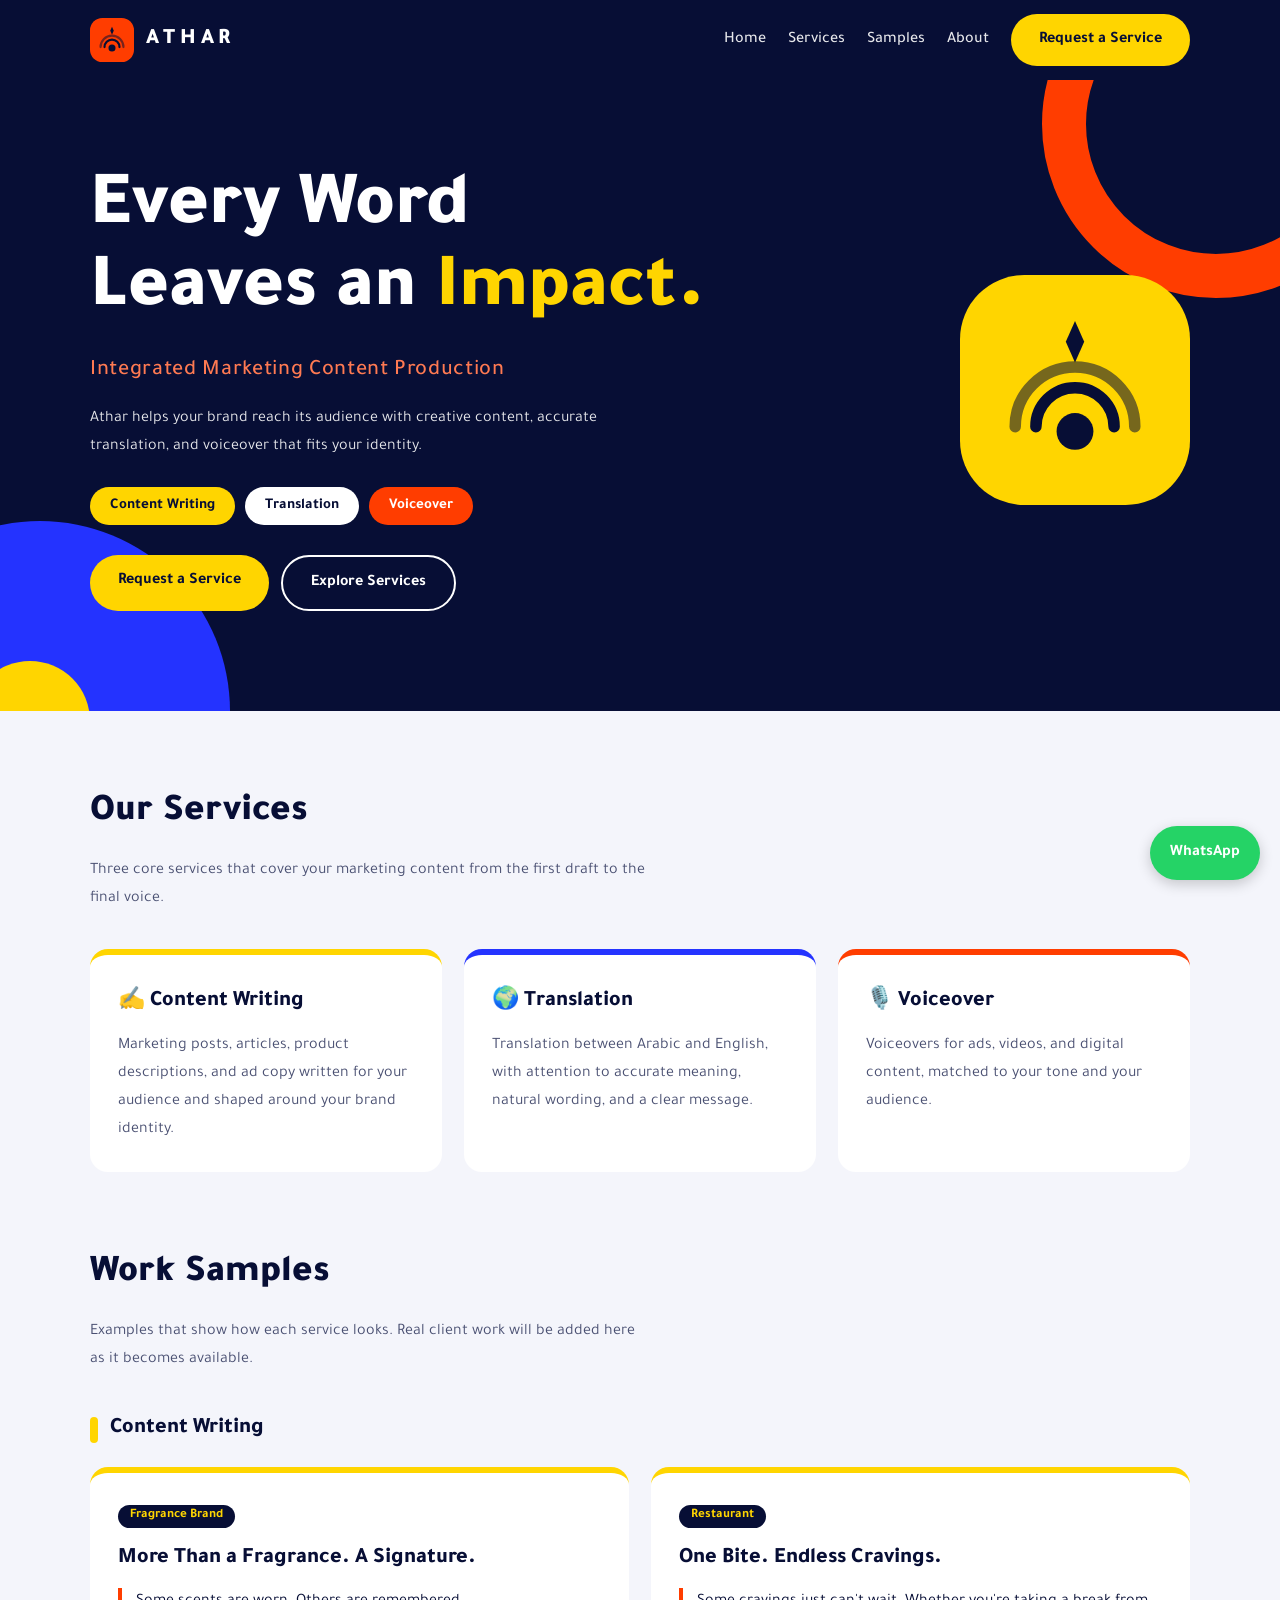
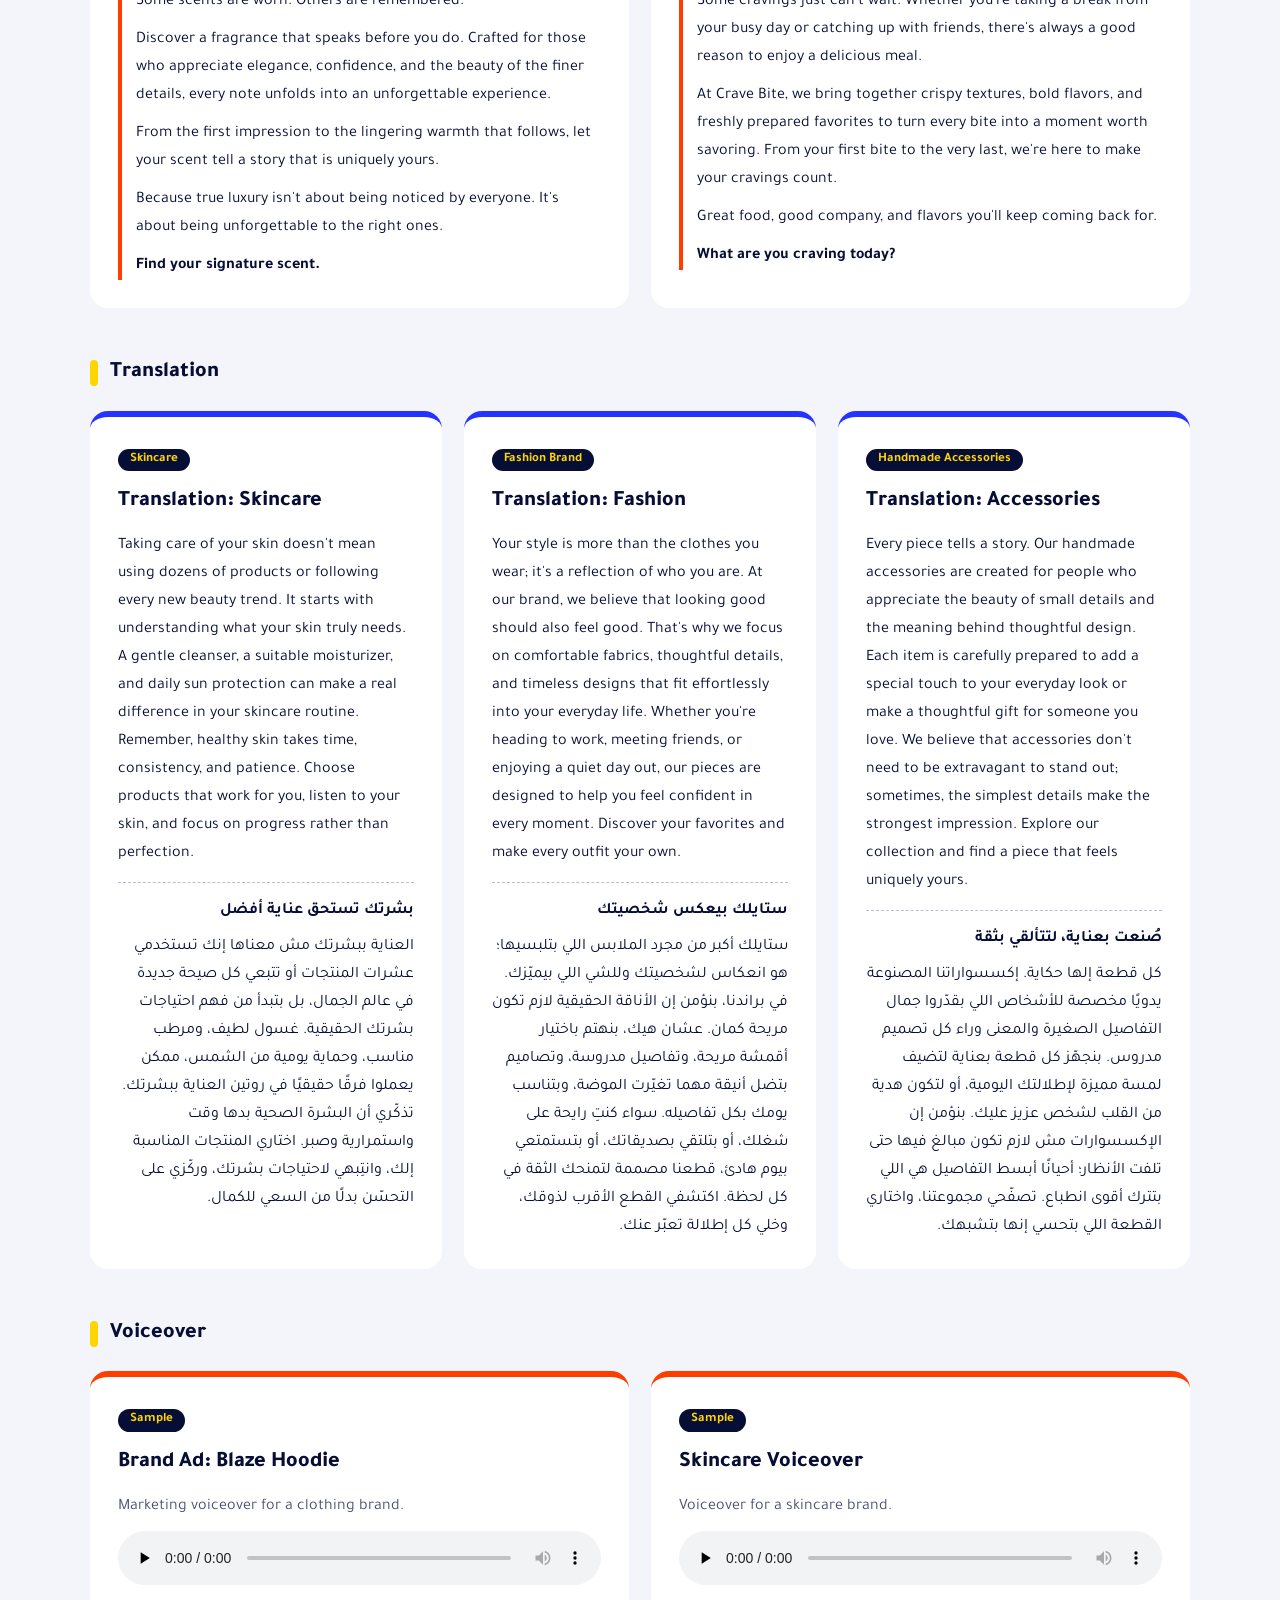
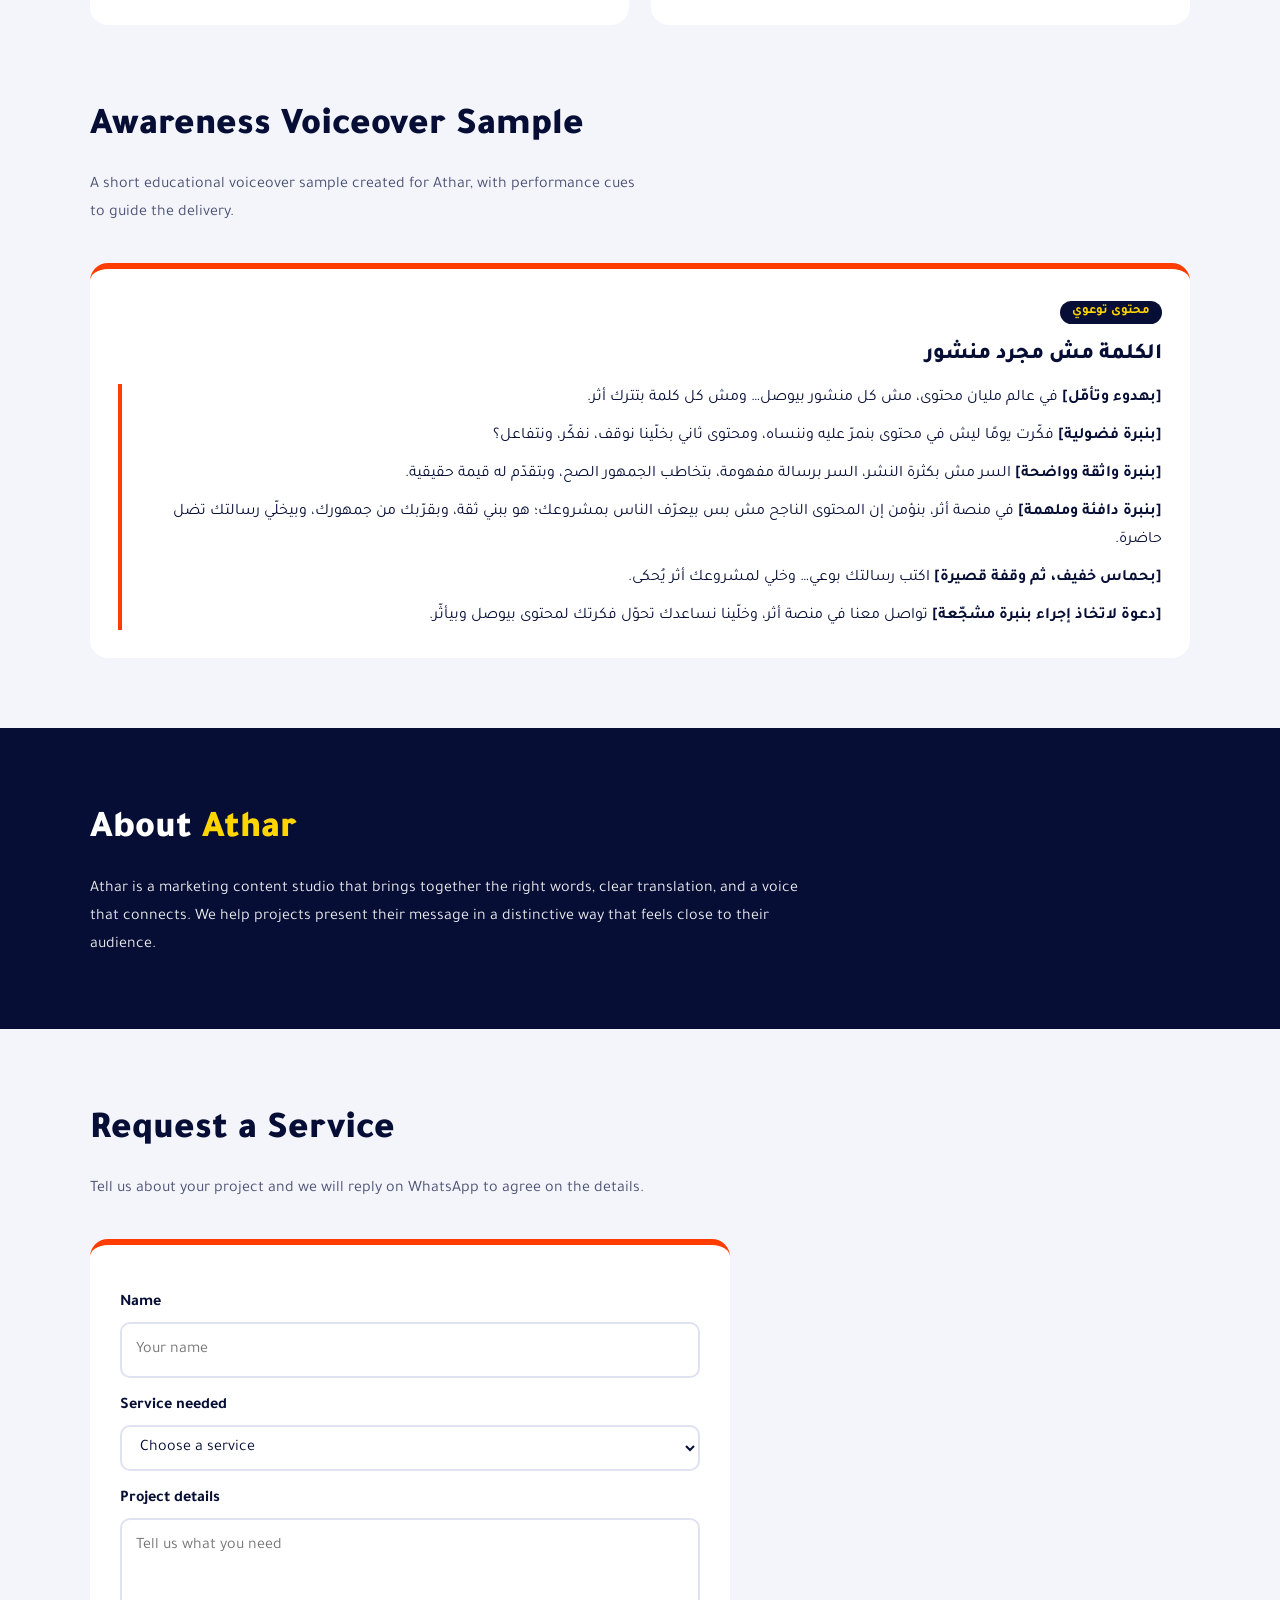
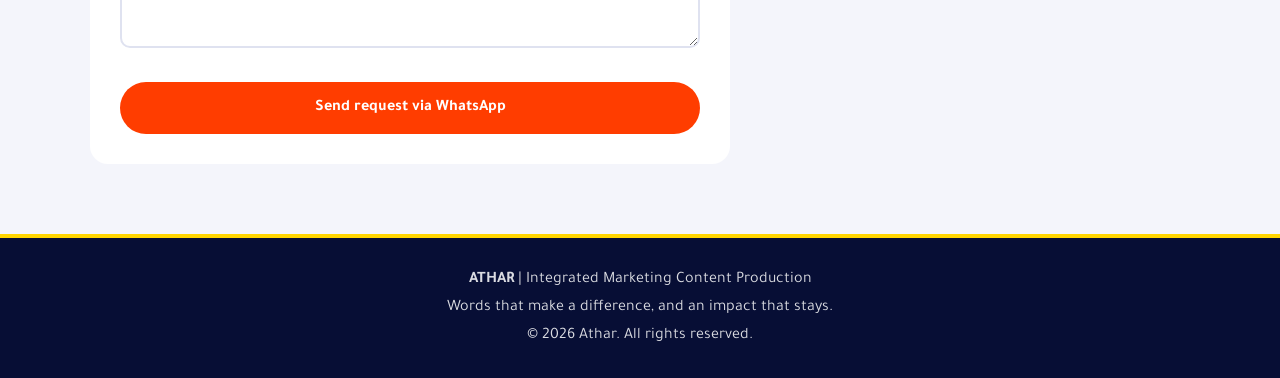
==== commit 5b8886cf: "Add files via upload" ====
--- a/index.html
+++ b/index.html
@@ -214,19 +214,46 @@
       color: var(--navy);
     }
 
-    .pair p.ar {
+    .pair p.en {
+      margin-bottom: 14px;
+      color: var(--navy);
+    }
+    .pair .ar-block {
+      border-top: 1px dashed #b9bdd6;
+      padding-top: 14px;
       direction: rtl;
       text-align: right;
-      margin-bottom: 8px;
-      color: var(--navy);
-    }
-    .pair p.en {
-      border-top: 1px dashed #b9bdd6;
-      padding-top: 8px;
-      color: var(--navy);
-    }
+    }
+    .pair p.ar { color: var(--navy); margin-bottom: 8px; }
+    .pair .ar-block p.ar:last-child { margin-bottom: 0; }
 
     .card audio { width: 100%; margin-top: 10px; }
+
+    /* Sample groups */
+    .sample-group {
+      font-size: 22px;
+      font-weight: 800;
+      margin: 46px 0 18px;
+      display: flex;
+      align-items: center;
+      gap: 12px;
+    }
+    .sample-group::before {
+      content: "";
+      width: 8px;
+      height: 26px;
+      border-radius: 4px;
+      background: var(--yellow);
+    }
+    .sample-group:first-of-type { margin-top: 0; }
+    .grid.wide { grid-template-columns: repeat(auto-fit, minmax(320px, 1fr)); }
+
+    .sample-body {
+      border-left: 4px solid var(--orange);
+      padding-left: 14px;
+    }
+    .card .sample-body p { color: var(--navy); }
+    .sample-body p + p { margin-top: 10px; }
 
     /* About */
     .about { background: var(--navy); color: var(--white); }
@@ -395,35 +422,104 @@
         <h2 class="section-title">Work Samples</h2>
         <p class="section-sub">Examples that show how each service looks. Real client work will be added here as it becomes available.</p>
 
-        <div class="grid">
-          <!-- Writing sample: replace with your real text -->
+        <!-- ================= Content writing samples ================= -->
+        <h3 class="sample-group">Content Writing</h3>
+        <div class="grid wide">
           <article class="card">
-            <span class="tag">Sample</span>
-            <h3>Marketing Post</h3>
-            <p class="sample-text">
-              Mornings start better with carefully roasted coffee.
-              Stop by for your first cup and let your day begin with impact.
-            </p>
-          </article>
-
-          <!-- Translation sample: replace with your real text -->
+            <span class="tag">Fragrance Brand</span>
+            <h3>More Than a Fragrance. A Signature.</h3>
+            <div class="sample-body">
+              <p>Some scents are worn. Others are remembered.</p>
+              <p>Discover a fragrance that speaks before you do. Crafted for those who appreciate elegance, confidence, and the beauty of the finer details, every note unfolds into an unforgettable experience.</p>
+              <p>From the first impression to the lingering warmth that follows, let your scent tell a story that is uniquely yours.</p>
+              <p>Because true luxury isn't about being noticed by everyone. It's about being unforgettable to the right ones.</p>
+              <p><strong>Find your signature scent.</strong></p>
+            </div>
+          </article>
+
+          <article class="card">
+            <span class="tag">Restaurant</span>
+            <h3>One Bite. Endless Cravings.</h3>
+            <div class="sample-body">
+              <p>Some cravings just can't wait. Whether you're taking a break from your busy day or catching up with friends, there's always a good reason to enjoy a delicious meal.</p>
+              <p>At Crave Bite, we bring together crispy textures, bold flavors, and freshly prepared favorites to turn every bite into a moment worth savoring. From your first bite to the very last, we're here to make your cravings count.</p>
+              <p>Great food, good company, and flavors you'll keep coming back for.</p>
+              <p><strong>What are you craving today?</strong></p>
+            </div>
+          </article>
+        </div>
+
+        <!-- ================= Translation samples (English to Arabic) ================= -->
+        <h3 class="sample-group">Translation</h3>
+        <div class="grid wide">
           <article class="card c-blue pair">
-            <span class="tag">Sample</span>
-            <h3>Translation</h3>
-            <p class="ar">نصنع محتوى يعبّر عن هويتك ويصل إلى جمهورك.</p>
-            <p class="en">We create content that reflects your identity and reaches your audience.</p>
-          </article>
-
-          <!-- Voiceover sample -->
+            <span class="tag">Skincare</span>
+            <h3>Translation: Skincare</h3>
+            <p class="en">Taking care of your skin doesn't mean using dozens of products or following every new beauty trend. It starts with understanding what your skin truly needs. A gentle cleanser, a suitable moisturizer, and daily sun protection can make a real difference in your skincare routine. Remember, healthy skin takes time, consistency, and patience. Choose products that work for you, listen to your skin, and focus on progress rather than perfection.</p>
+            <div class="ar-block" lang="ar" dir="rtl">
+            <p class="ar"><strong>بشرتك تستحق عناية أفضل</strong></p>
+            <p class="ar">العناية ببشرتك مش معناها إنك تستخدمي عشرات المنتجات أو تتبعي كل صيحة جديدة في عالم الجمال، بل بتبدأ من فهم احتياجات بشرتك الحقيقية. غسول لطيف، ومرطب مناسب، وحماية يومية من الشمس، ممكن يعملوا فرقًا حقيقيًا في روتين العناية ببشرتك. تذكّري أن البشرة الصحية بدها وقت واستمرارية وصبر. اختاري المنتجات المناسبة إلك، وانتِبهي لاحتياجات بشرتك، وركّزي على التحسّن بدلًا من السعي للكمال.</p>
+            </div>
+          </article>
+
+          <article class="card c-blue pair">
+            <span class="tag">Fashion Brand</span>
+            <h3>Translation: Fashion</h3>
+            <p class="en">Your style is more than the clothes you wear; it's a reflection of who you are. At our brand, we believe that looking good should also feel good. That's why we focus on comfortable fabrics, thoughtful details, and timeless designs that fit effortlessly into your everyday life. Whether you're heading to work, meeting friends, or enjoying a quiet day out, our pieces are designed to help you feel confident in every moment. Discover your favorites and make every outfit your own.</p>
+            <div class="ar-block" lang="ar" dir="rtl">
+            <p class="ar"><strong>ستايلك بيعكس شخصيتك</strong></p>
+            <p class="ar">ستايلك أكبر من مجرد الملابس اللي بتلبسيها؛ هو انعكاس لشخصيتك وللشي اللي بيميّزك. في براندنا، بنؤمن إن الأناقة الحقيقية لازم تكون مريحة كمان. عشان هيك، بنهتم باختيار أقمشة مريحة، وتفاصيل مدروسة، وتصاميم بتضل أنيقة مهما تغيّرت الموضة، وبتناسب يومك بكل تفاصيله. سواء كنتِ رايحة على شغلك، أو بتلتقي بصديقاتك، أو بتستمتعي بيوم هادئ، قطعنا مصممة لتمنحك الثقة في كل لحظة. اكتشفي القطع الأقرب لذوقك، وخلي كل إطلالة تعبّر عنك.</p>
+            </div>
+          </article>
+
+          <article class="card c-blue pair">
+            <span class="tag">Handmade Accessories</span>
+            <h3>Translation: Accessories</h3>
+            <p class="en">Every piece tells a story. Our handmade accessories are created for people who appreciate the beauty of small details and the meaning behind thoughtful design. Each item is carefully prepared to add a special touch to your everyday look or make a thoughtful gift for someone you love. We believe that accessories don't need to be extravagant to stand out; sometimes, the simplest details make the strongest impression. Explore our collection and find a piece that feels uniquely yours.</p>
+            <div class="ar-block" lang="ar" dir="rtl">
+            <p class="ar"><strong>صُنعت بعناية، لتتألقي بثقة</strong></p>
+            <p class="ar">كل قطعة إلها حكاية. إكسسواراتنا المصنوعة يدويًا مخصصة للأشخاص اللي بقدّروا جمال التفاصيل الصغيرة والمعنى وراء كل تصميم مدروس. بنجهّز كل قطعة بعناية لتضيف لمسة مميزة لإطلالتك اليومية، أو لتكون هدية من القلب لشخص عزيز عليك. بنؤمن إن الإكسسوارات مش لازم تكون مبالغ فيها حتى تلفت الأنظار؛ أحيانًا أبسط التفاصيل هي اللي بتترك أقوى انطباع. تصفّحي مجموعتنا، واختاري القطعة اللي بتحسي إنها بتشبهك.</p>
+            </div>
+          </article>
+        </div>
+
+        <!-- ================= Voiceover samples ================= -->
+        <h3 class="sample-group">Voiceover</h3>
+        <div class="grid wide">
           <article class="card c-orange">
             <span class="tag">Sample</span>
-            <h3>Voiceover</h3>
-            <p>Add a real recording here and an audio player will appear.</p>
-            <!--
-              To add your recording: upload the file to a folder named "samples" in the repository,
-              then remove the comment markers around the next line and fix the file name:
-              <audio controls src="samples/voice.mp3"></audio>
-            -->
+            <h3>Brand Ad: Blaze Hoodie</h3>
+            <p>Marketing voiceover for a clothing brand.</p>
+            <audio controls preload="none" src="[data-uri]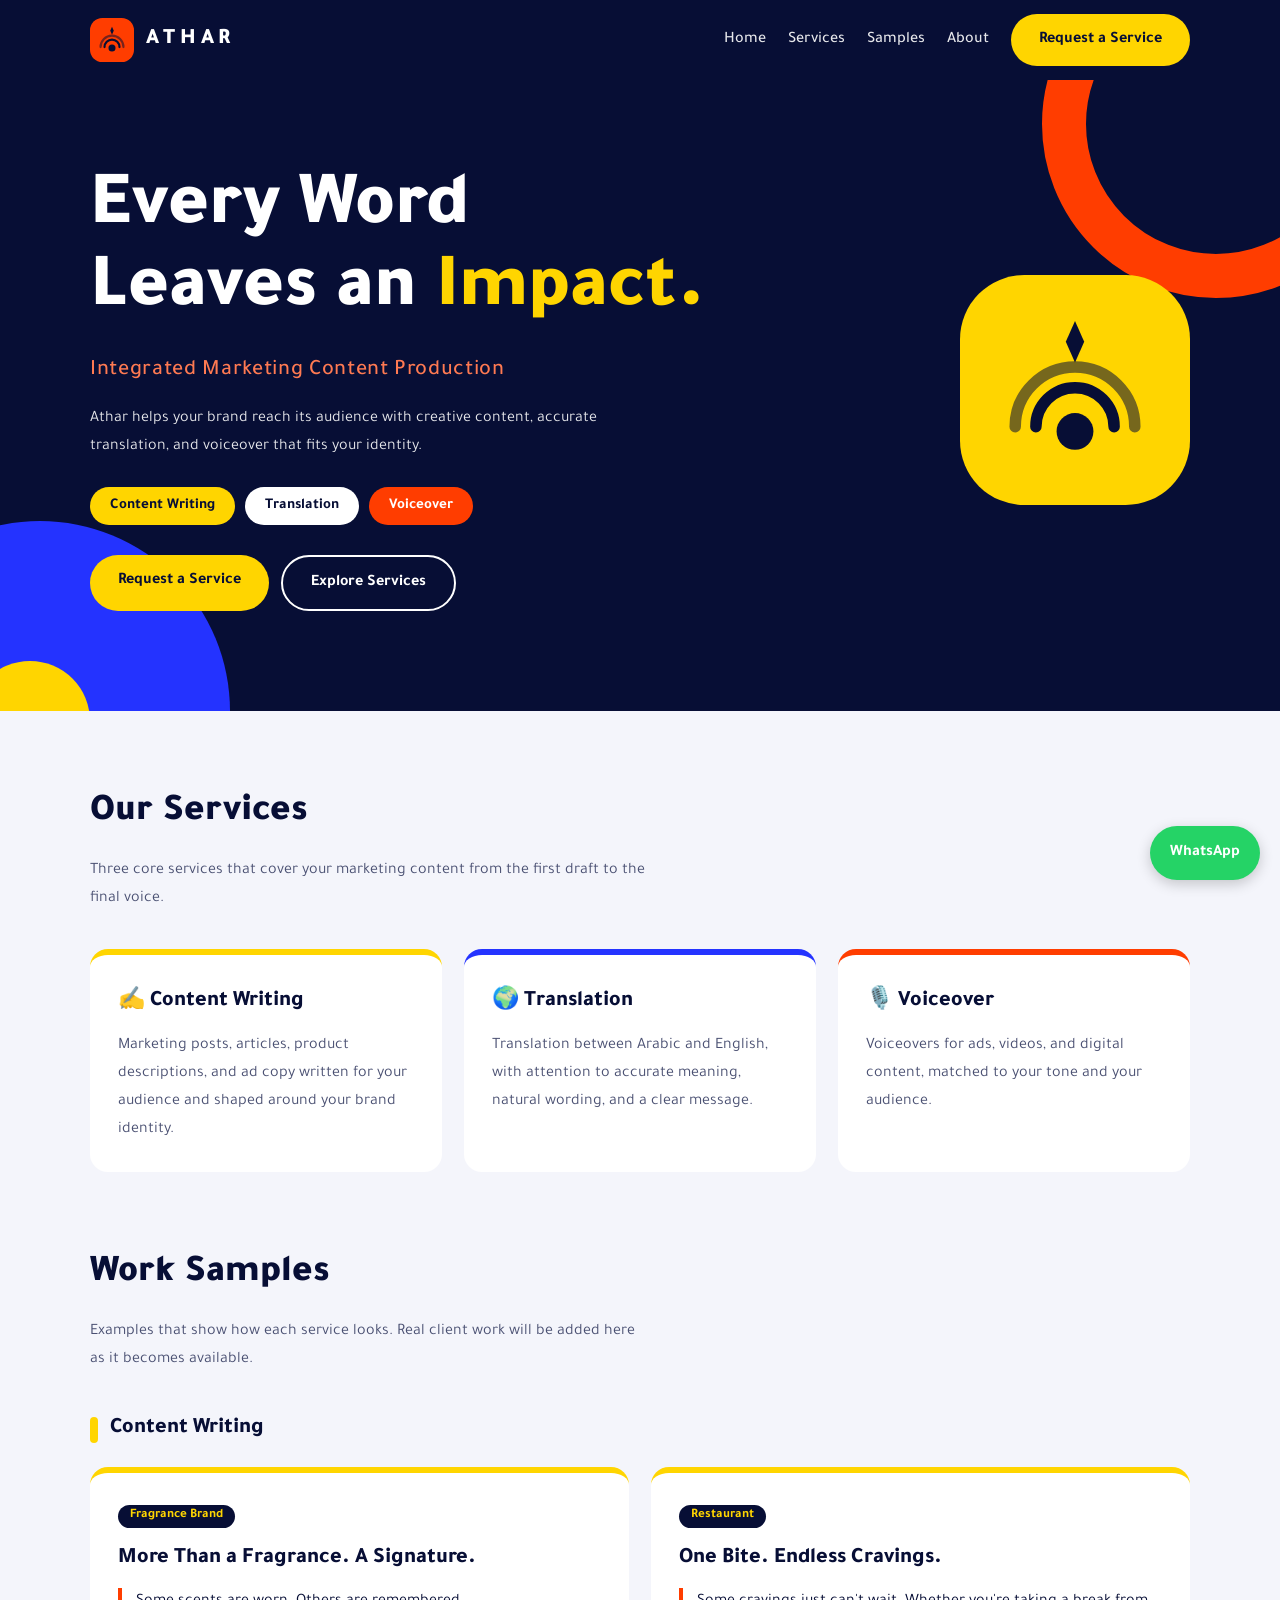
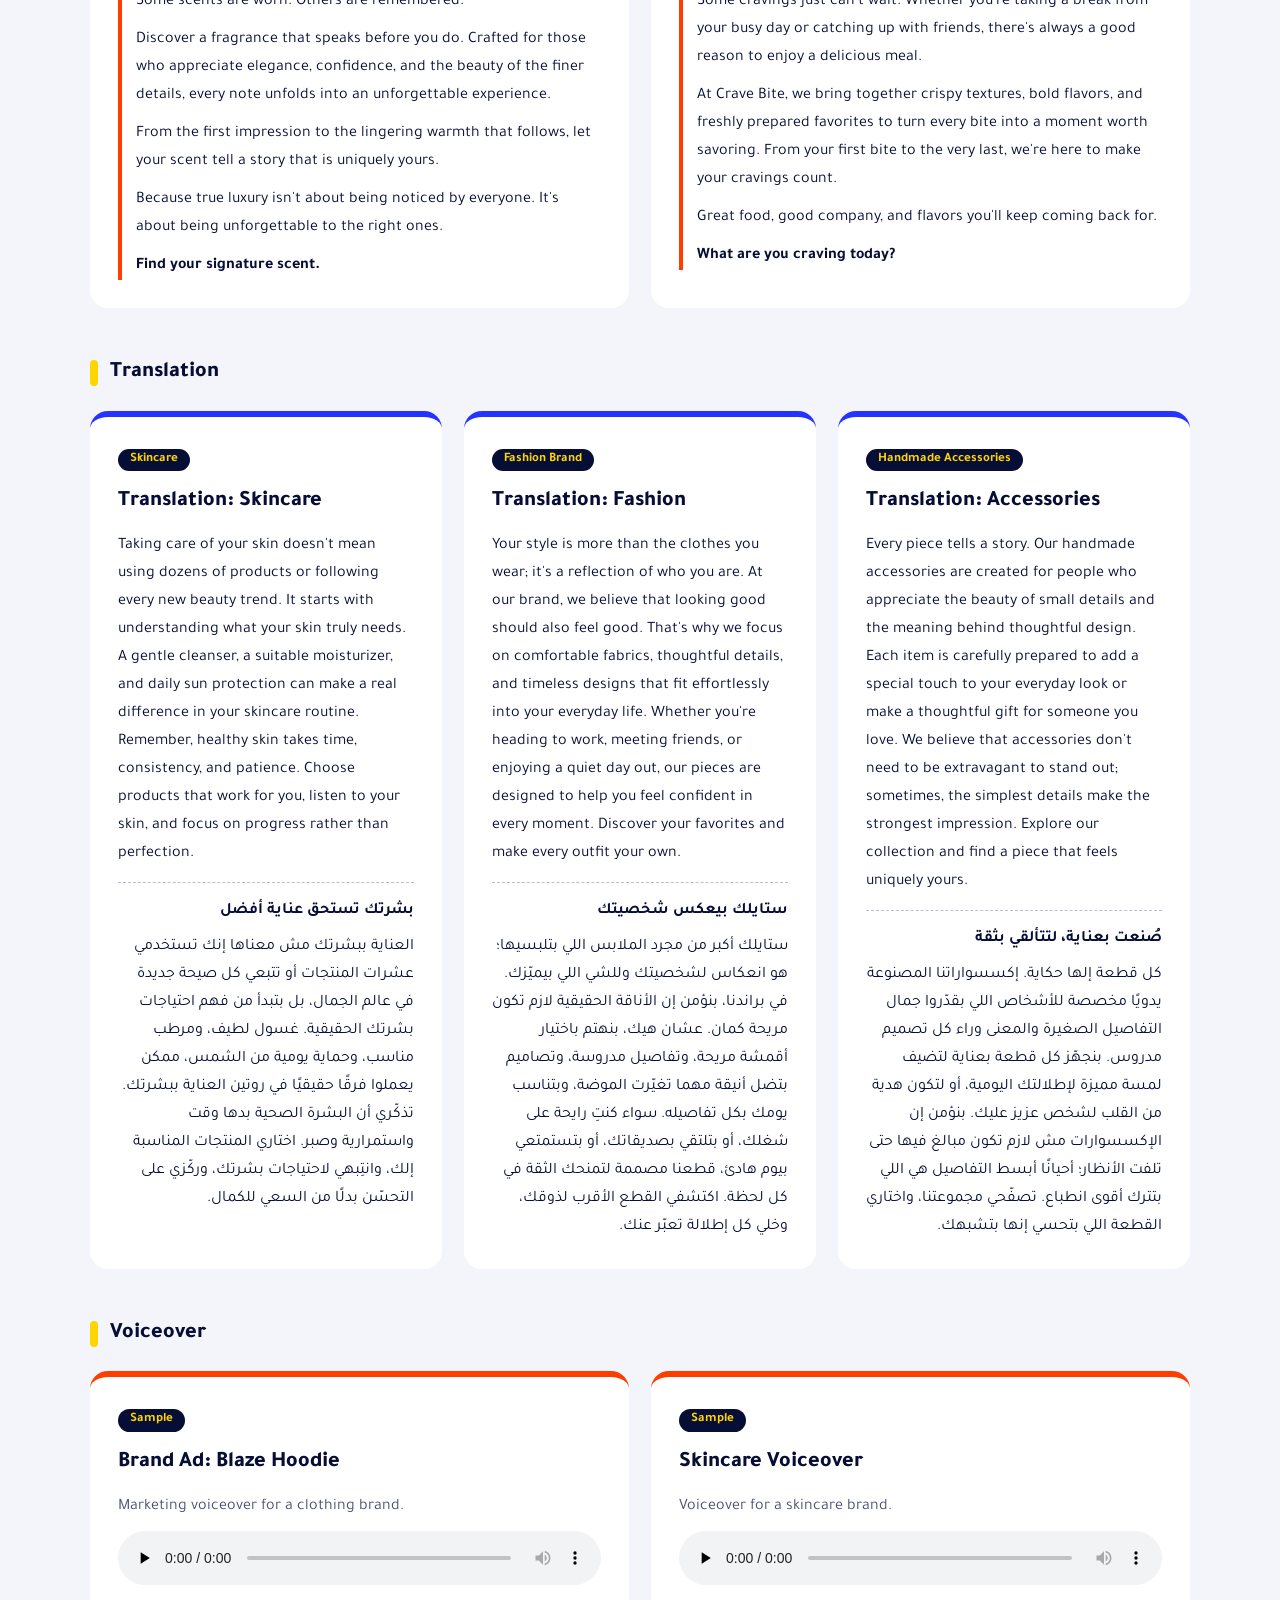
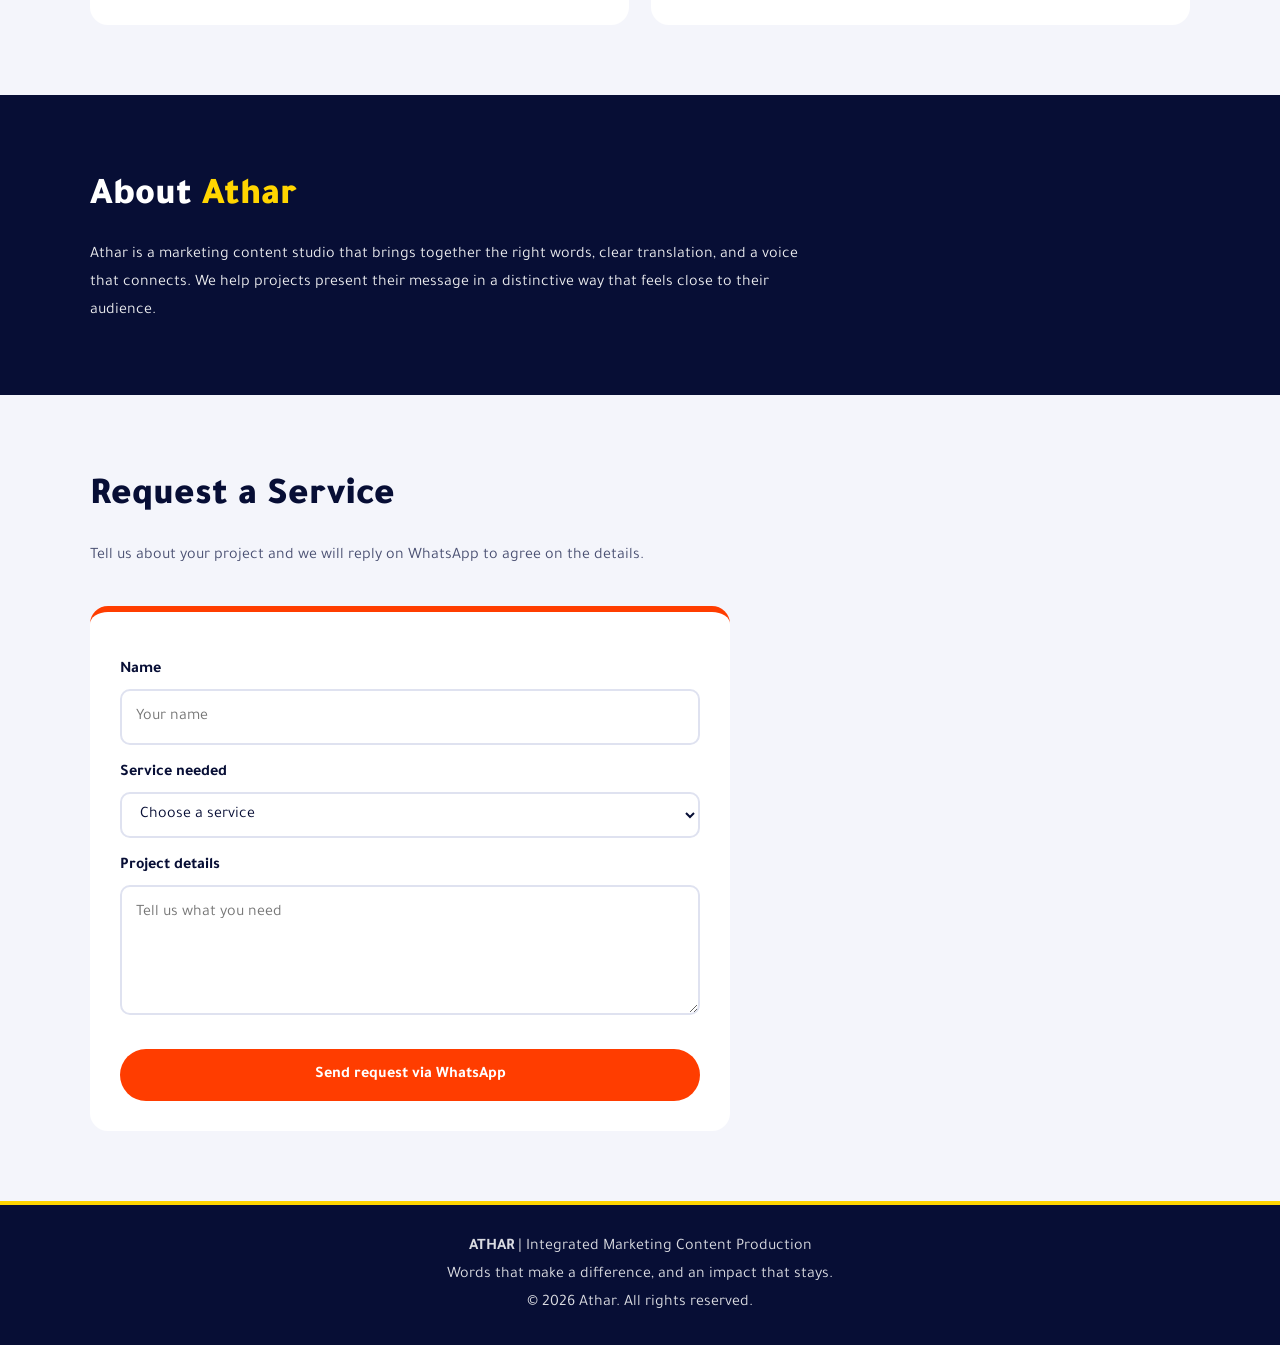
==== commit a8492add: "Add files via upload" ====
--- a/index.html
+++ b/index.html
@@ -503,28 +503,6 @@
       </div>
     </section>
 
-
-    <section id="awareness-voiceover" style="padding-top:0">
-      <div class="container">
-        <h2 class="section-title">Awareness Voiceover Sample</h2>
-        <p class="section-sub">A short educational voiceover sample created for Athar, with performance cues to guide the delivery.</p>
-        <div class="grid wide">
-          <article class="card c-orange" lang="ar" dir="rtl">
-            <span class="tag">محتوى توعوي</span>
-            <h3>الكلمة مش مجرد منشور</h3>
-            <div class="sample-body">
-              <p><strong>[بهدوء وتأمّل]</strong> في عالم مليان محتوى، مش كل منشور بيوصل… ومش كل كلمة بتترك أثر.</p>
-              <p><strong>[بنبرة فضولية]</strong> فكّرت يومًا ليش في محتوى بنمرّ عليه وننساه، ومحتوى ثاني بخلّينا نوقف، نفكّر، ونتفاعل؟</p>
-              <p><strong>[بنبرة واثقة وواضحة]</strong> السر مش بكثرة النشر، السر برسالة مفهومة، بتخاطب الجمهور الصح، وبتقدّم له قيمة حقيقية.</p>
-              <p><strong>[بنبرة دافئة وملهمة]</strong> في منصة أثر، بنؤمن إن المحتوى الناجح مش بس بيعرّف الناس بمشروعك؛ هو ببني ثقة، وبقرّبك من جمهورك، وبيخلّي رسالتك تضل حاضرة.</p>
-              <p><strong>[بحماس خفيف، ثم وقفة قصيرة]</strong> اكتب رسالتك بوعي… وخلي لمشروعك أثر يُحكى.</p>
-              <p><strong>[دعوة لاتخاذ إجراء بنبرة مشجّعة]</strong> تواصل معنا في منصة أثر، وخلّينا نساعدك تحوّل فكرتك لمحتوى بيوصل وبيأثّر.</p>
-            </div>
-          </article>
-        </div>
-      </div>
-    </section>
-
     <section class="about" id="about">
       <div class="container">
         <h2 class="section-title">About <span>Athar</span></h2>
